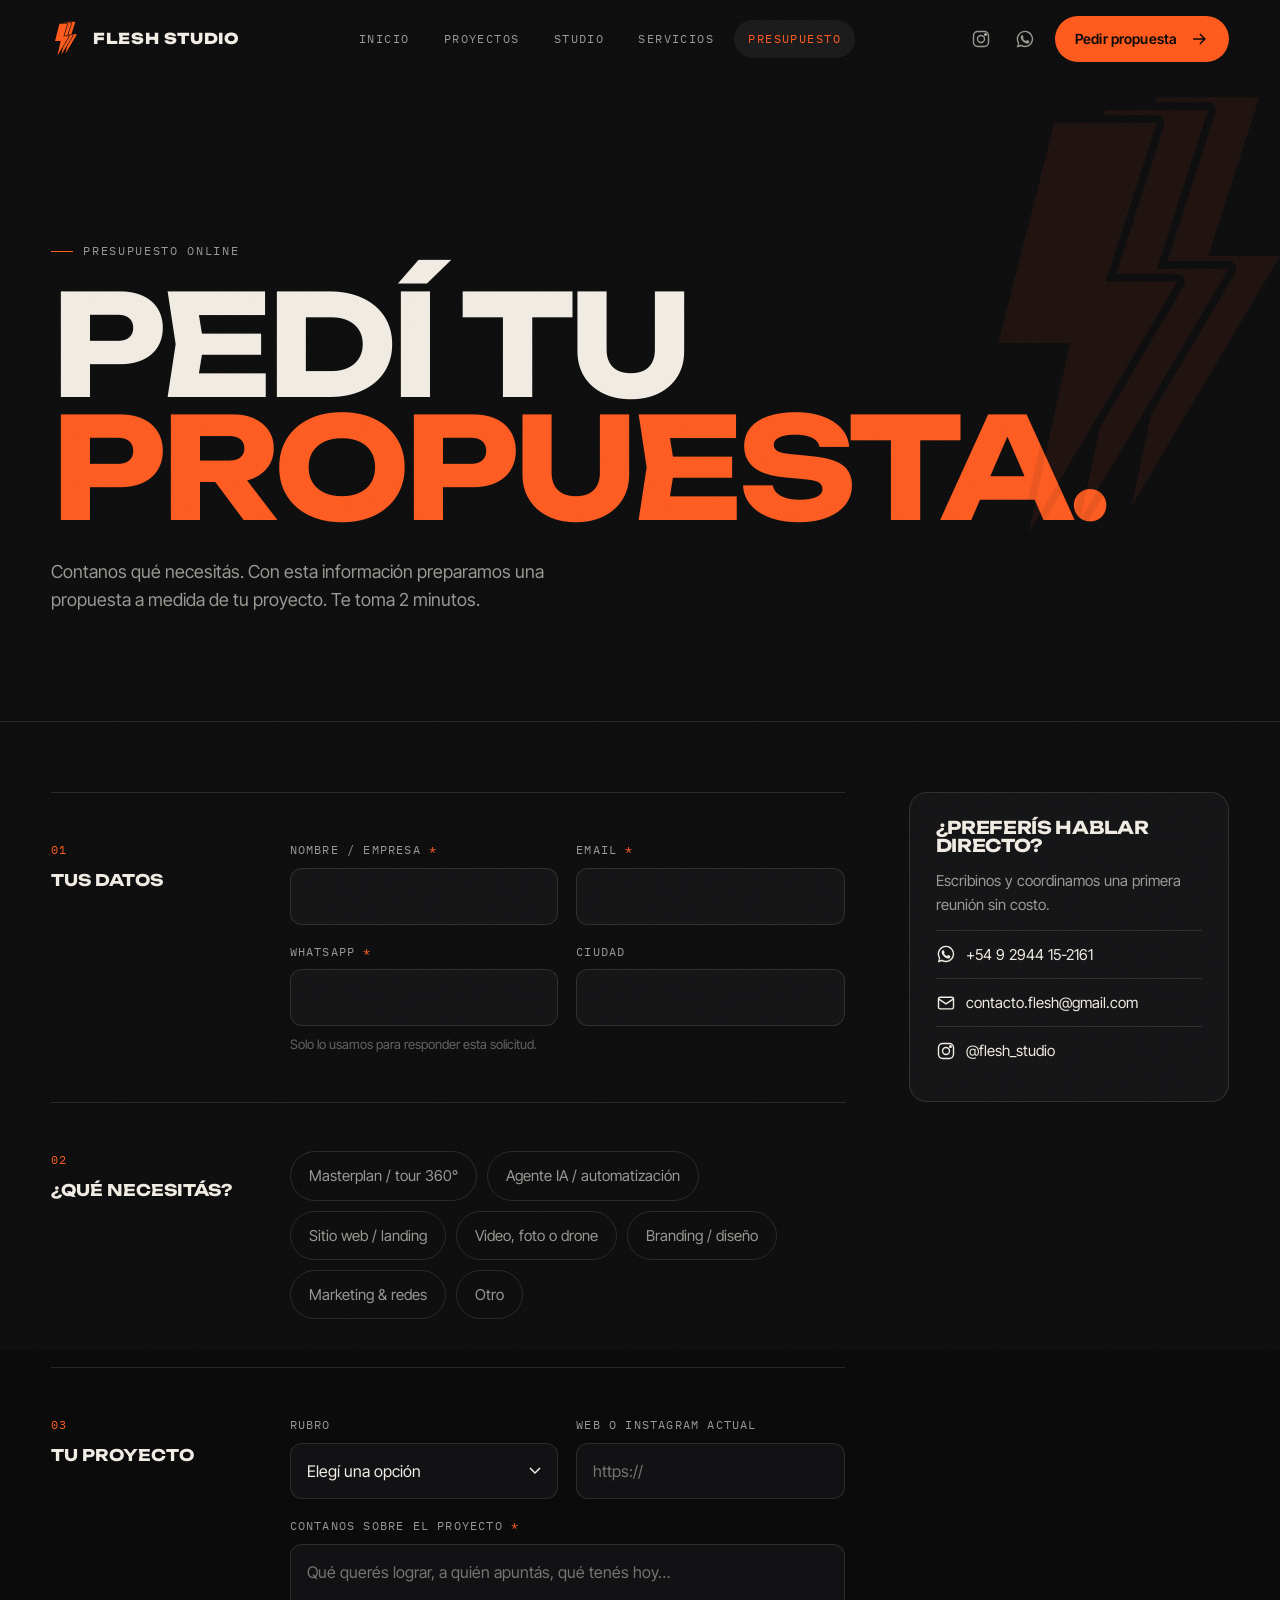
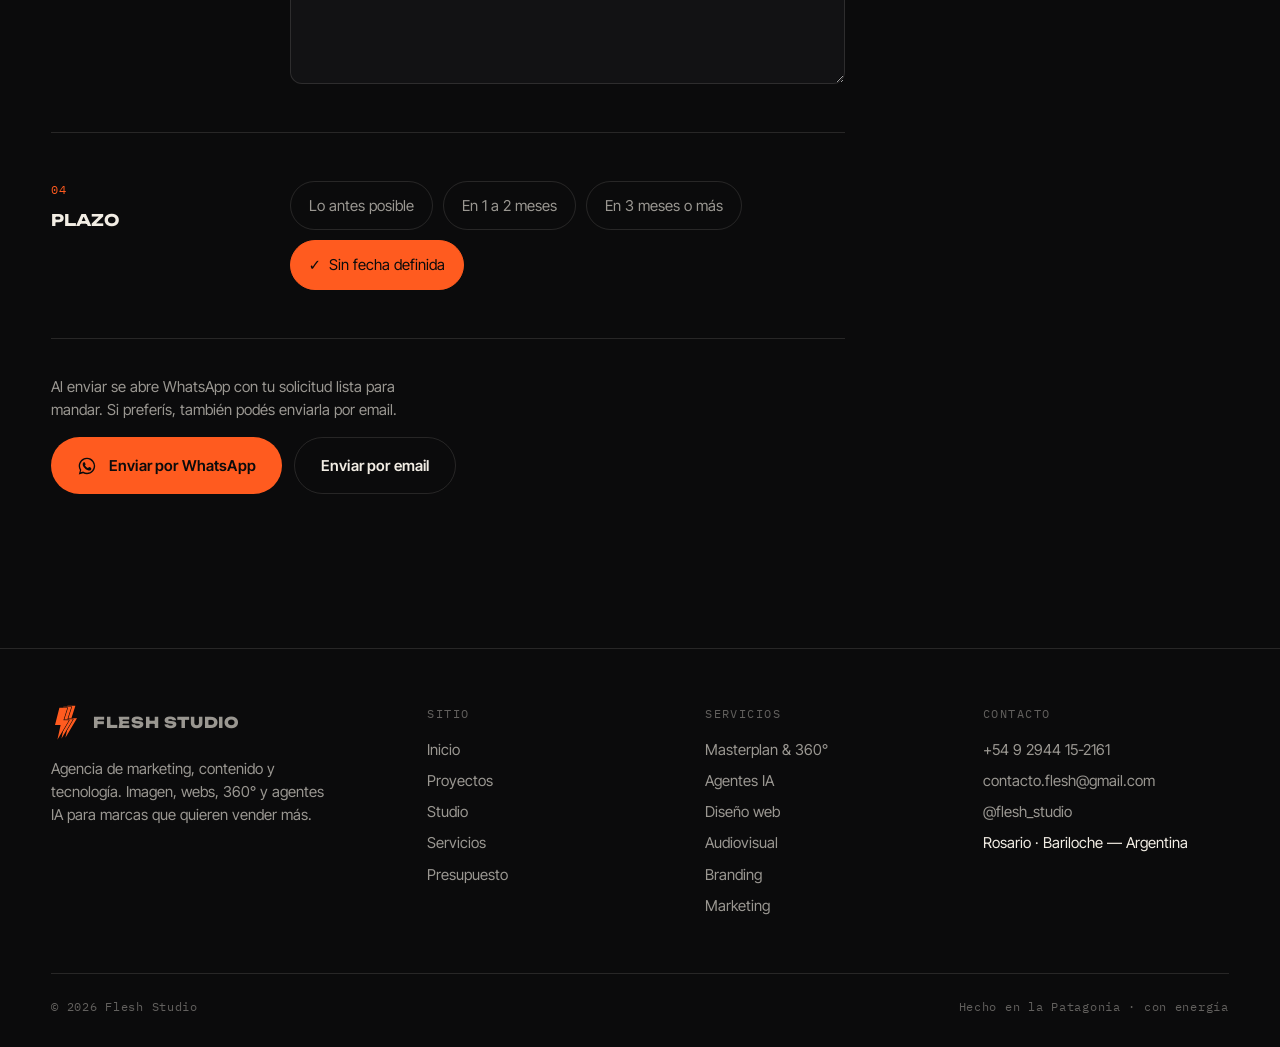
==== presupuesto.html @ 72a3914a "Sitio Flesh Studio: 5 páginas, hero 3D, motion graphics, masterplan interactivo y presupuesto online" ====
<!doctype html>
<html lang="es" class="no-js">
<head>
<meta charset="utf-8">
<meta name="viewport" content="width=device-width, initial-scale=1">
<title>Presupuesto — Flesh Studio | Pedí tu propuesta</title>
<meta name="description" content="Solicitá una propuesta para tu web, masterplan 360°, agente IA, video con drone o estrategia de marketing. Respuesta directa por WhatsApp o email.">
<link rel="canonical" href="https://flesh-studio.github.io/presupuesto.html">
<meta name="theme-color" content="#0B0B0C">
<meta property="og:type" content="website">
<meta property="og:locale" content="es_AR">
<meta property="og:site_name" content="Flesh Studio">
<meta property="og:title" content="Presupuesto — Flesh Studio | Pedí tu propuesta">
<meta property="og:description" content="Solicitá una propuesta para tu web, masterplan 360°, agente IA, video con drone o estrategia de marketing. Respuesta directa por WhatsApp o email.">
<meta property="og:url" content="https://flesh-studio.github.io/presupuesto.html">
<meta property="og:image" content="https://flesh-studio.github.io/assets/img/og-image.jpg">
<meta property="og:image:width" content="630">
<meta property="og:image:height" content="630">
<meta name="twitter:card" content="summary">
<meta name="twitter:title" content="Presupuesto — Flesh Studio | Pedí tu propuesta">
<meta name="twitter:description" content="Solicitá una propuesta para tu web, masterplan 360°, agente IA, video con drone o estrategia de marketing. Respuesta directa por WhatsApp o email.">
<meta name="twitter:image" content="https://flesh-studio.github.io/assets/img/og-image.jpg">
<link rel="icon" type="image/svg+xml" href="assets/img/favicon.svg">
<link rel="apple-touch-icon" href="assets/img/favicon-180.png">
<script>(function(d){d.className=d.className.replace("no-js","js");if(window.matchMedia("(prefers-reduced-motion: reduce)").matches)d.className+=" rm";})(document.documentElement);</script>
<link rel="preload" href="assets/fonts/unbounded-latin-700-normal.woff2" as="font" type="font/woff2" crossorigin>
<link rel="preload" href="assets/fonts/inter-tight-latin-400-normal.woff2" as="font" type="font/woff2" crossorigin>
<link rel="stylesheet" href="assets/css/styles.css">

</head>
<body>
<a class="skip" href="#main">Saltar al contenido</a>
<header class="header">
  <div class="wrap header__in">
    <a class="brand" href="index.html" aria-label="Flesh Studio — inicio"><svg class="bolt brand__mark" viewBox="-4 -4 150 180" aria-hidden="true"><path transform="translate(40 0)" d="M38 0H78L58 62H86L28 160L44 86H16Z"/><path transform="translate(20 5)" d="M38 0H78L58 62H86L28 160L44 86H16Z"/><path transform="translate(0 10)" d="M38 0H78L58 62H86L28 160L44 86H16Z"/></svg><span>FLESH STUDIO</span></a>
    <nav class="nav" aria-label="Principal"><a href="index.html">Inicio</a><a href="proyectos.html">Proyectos</a><a href="studio.html">Studio</a><a href="servicios.html">Servicios</a><a href="presupuesto.html" aria-current="page">Presupuesto</a></nav>
    <div class="header__cta">
      <div class="socials"><a href="https://instagram.com/flesh_studio" target="_blank" rel="noopener" aria-label="Instagram de Flesh Studio"><svg class="icon" viewBox="0 0 24 24" fill="none" stroke="currentColor" stroke-width="1.7" aria-hidden="true"><rect x="3" y="3" width="18" height="18" rx="5"/><circle cx="12" cy="12" r="4.2"/><circle cx="17.4" cy="6.6" r="1" fill="currentColor"/></svg></a><a href="https://wa.me/5492944152161?text=Hola%20Flesh%20Studio%2C%20quiero%20hablar%20sobre%20un%20proyecto" target="_blank" rel="noopener" aria-label="WhatsApp de Flesh Studio"><svg class="icon" viewBox="0 0 24 24" fill="currentColor" aria-hidden="true"><path d="M12.04 2a9.9 9.9 0 0 0-8.5 15l-1.4 5.1 5.2-1.4A9.9 9.9 0 1 0 12.04 2Zm0 18.1c-1.5 0-3-.4-4.3-1.2l-.3-.2-3.1.8.8-3-.2-.3a8.2 8.2 0 1 1 7.1 3.9Zm4.5-6.1c-.2-.1-1.5-.7-1.7-.8-.2-.1-.4-.1-.6.1l-.8 1c-.1.2-.3.2-.5.1a6.7 6.7 0 0 1-3.3-2.9c-.2-.4.2-.4.7-1.3.1-.2 0-.3 0-.4l-.8-1.8c-.2-.5-.4-.4-.6-.4h-.5c-.2 0-.4.1-.7.3-.2.3-.9.9-.9 2.2s.9 2.5 1 2.7c.1.2 1.8 2.8 4.4 3.9 1.6.7 2.3.8 3.1.7.5-.1 1.5-.6 1.7-1.2.2-.6.2-1.1.2-1.2-.1-.1-.3-.2-.5-.3Z"/></svg></a></div>
      <a class="btn" href="presupuesto.html" data-magnetic>Pedir propuesta <svg class="icon arr" viewBox="0 0 24 24" fill="none" stroke="currentColor" stroke-width="1.8" aria-hidden="true"><path d="M5 12h14M13 6l6 6-6 6"/></svg></a>
      <button class="burger" type="button" aria-expanded="false" aria-controls="mobile-menu" aria-label="Abrir menú"><span></span><span></span></button>
    </div>
  </div>
</header>
<div class="mobile-menu" id="mobile-menu" aria-hidden="true">
  <nav aria-label="Menú móvil"><a href="index.html"><small>01</small>Inicio</a><a href="proyectos.html"><small>02</small>Proyectos</a><a href="studio.html"><small>03</small>Studio</a><a href="servicios.html"><small>04</small>Servicios</a><a href="presupuesto.html" aria-current="page"><small>05</small>Presupuesto</a></nav>
  <div class="mobile-menu__foot">
    <a href="https://wa.me/5492944152161?text=Hola%20Flesh%20Studio%2C%20quiero%20hablar%20sobre%20un%20proyecto" target="_blank" rel="noopener">WhatsApp · +54 9 2944 15-2161</a>
    <a href="mailto:contacto.flesh@gmail.com">contacto.flesh@gmail.com</a>
    <a href="https://instagram.com/flesh_studio" target="_blank" rel="noopener">@flesh_studio</a>
  </div>
</div>

<main id="main">
<section class="page-hero">
  <svg class="bolt page-hero__bolt" viewBox="-4 -4 150 180" aria-hidden="true"><path transform="translate(40 0)" d="M38 0H78L58 62H86L28 160L44 86H16Z"/><path transform="translate(20 5)" d="M38 0H78L58 62H86L28 160L44 86H16Z"/><path transform="translate(0 10)" d="M38 0H78L58 62H86L28 160L44 86H16Z"/></svg>
  <div class="wrap">
    <p class="kicker">Presupuesto online</p>
    <h1 data-split>Pedí tu <em>propuesta.</em></h1>
    <p class="lead" data-reveal>Contanos qué necesitás. Con esta información preparamos una propuesta a medida de tu proyecto. Te toma 2 minutos.</p>
  </div>
</section>
<section class="section" style="padding-top:clamp(40px,6vw,70px)">
  <div class="wrap q-layout">
    <form class="qform" id="qform" novalidate>
      <fieldset class="qstep"><legend><small>01</small>Tus datos</legend>
        <div class="qstep__body"><div class="fields">
          <div class="field"><label for="f-nombre">Nombre / empresa <span class="req">*</span></label><input id="f-nombre" name="nombre" autocomplete="name" required><span class="err">Contanos cómo te llamás.</span></div>
          <div class="field"><label for="f-email">Email <span class="req">*</span></label><input id="f-email" name="email" type="email" autocomplete="email" required><span class="err">Revisá el email.</span></div>
          <div class="field"><label for="f-tel">WhatsApp <span class="req">*</span></label><input id="f-tel" name="tel" type="tel" autocomplete="tel" inputmode="tel" required><span class="err">Necesitamos un número para contactarte.</span><span class="hint">Solo lo usamos para responder esta solicitud.</span></div>
          <div class="field"><label for="f-ciudad">Ciudad</label><input id="f-ciudad" name="ciudad" autocomplete="address-level2"></div>
        </div></div>
      </fieldset>
      <fieldset class="qstep"><legend><small>02</small>¿Qué necesitás?</legend>
        <div class="qstep__body"><div class="choices" id="c-servicio"><label class="choice"><input type="checkbox" name="servicio" value="masterplan" data-label="Masterplan / tour 360°"><span>Masterplan / tour 360°</span></label><label class="choice"><input type="checkbox" name="servicio" value="ia" data-label="Agente IA / automatización"><span>Agente IA / automatización</span></label><label class="choice"><input type="checkbox" name="servicio" value="web" data-label="Sitio web / landing"><span>Sitio web / landing</span></label><label class="choice"><input type="checkbox" name="servicio" value="audiovisual" data-label="Video, foto o drone"><span>Video, foto o drone</span></label><label class="choice"><input type="checkbox" name="servicio" value="branding" data-label="Branding / diseño"><span>Branding / diseño</span></label><label class="choice"><input type="checkbox" name="servicio" value="marketing" data-label="Marketing & redes"><span>Marketing & redes</span></label><label class="choice"><input type="checkbox" name="servicio" value="otro" data-label="Otro"><span>Otro</span></label></div><span class="group-err">Elegí al menos una opción.</span></div>
      </fieldset>
      <fieldset class="qstep"><legend><small>03</small>Tu proyecto</legend>
        <div class="qstep__body"><div class="fields">
          <div class="field"><label for="f-rubro">Rubro</label><select id="f-rubro" name="rubro"><option value="">Elegí una opción</option><option>Real estate / desarrollo</option><option>Turismo / hotelería</option><option>Gastronomía</option><option>Construcción</option><option>Marca personal</option><option>Comercio / e-commerce</option><option>Empresa / servicios</option><option>Otro</option></select></div>
          <div class="field"><label for="f-ref">Web o Instagram actual</label><input id="f-ref" name="ref" type="url" inputmode="url" placeholder="https://"></div>
          <div class="field field--full"><label for="f-detalle">Contanos sobre el proyecto <span class="req">*</span></label><textarea id="f-detalle" name="detalle" required placeholder="Qué querés lograr, a quién apuntás, qué tenés hoy…"></textarea><span class="err">Escribí al menos una línea sobre el proyecto.</span></div>
        </div></div>
      </fieldset>
      <fieldset class="qstep"><legend><small>04</small>Plazo</legend>
        <div class="qstep__body"><div class="choices"><label class="choice"><input type="radio" name="plazo" value="Lo antes posible"><span>Lo antes posible</span></label><label class="choice"><input type="radio" name="plazo" value="En 1 a 2 meses"><span>En 1 a 2 meses</span></label><label class="choice"><input type="radio" name="plazo" value="En 3 meses o más"><span>En 3 meses o más</span></label><label class="choice"><input type="radio" name="plazo" value="Sin fecha definida" checked><span>Sin fecha definida</span></label></div></div>
      </fieldset>
      <div class="qsubmit">
        <p>Al enviar se abre WhatsApp con tu solicitud lista para mandar. Si preferís, también podés enviarla por email.</p>
        <div style="display:flex;gap:12px;flex-wrap:wrap">
          <button class="btn" type="submit" data-magnetic><svg class="icon" viewBox="0 0 24 24" fill="currentColor" aria-hidden="true"><path d="M12.04 2a9.9 9.9 0 0 0-8.5 15l-1.4 5.1 5.2-1.4A9.9 9.9 0 1 0 12.04 2Zm0 18.1c-1.5 0-3-.4-4.3-1.2l-.3-.2-3.1.8.8-3-.2-.3a8.2 8.2 0 1 1 7.1 3.9Zm4.5-6.1c-.2-.1-1.5-.7-1.7-.8-.2-.1-.4-.1-.6.1l-.8 1c-.1.2-.3.2-.5.1a6.7 6.7 0 0 1-3.3-2.9c-.2-.4.2-.4.7-1.3.1-.2 0-.3 0-.4l-.8-1.8c-.2-.5-.4-.4-.6-.4h-.5c-.2 0-.4.1-.7.3-.2.3-.9.9-.9 2.2s.9 2.5 1 2.7c.1.2 1.8 2.8 4.4 3.9 1.6.7 2.3.8 3.1.7.5-.1 1.5-.6 1.7-1.2.2-.6.2-1.1.2-1.2-.1-.1-.3-.2-.5-.3Z"/></svg> Enviar por WhatsApp</button>
          <button class="btn btn--ghost" type="button" id="send-mail">Enviar por email</button>
        </div>
      </div>
      <div class="form-ok" role="status" aria-live="polite"></div>
    </form>
    <aside class="aside-card" aria-label="Contacto directo">
      <h3>¿Preferís hablar directo?</h3>
      <p>Escribinos y coordinamos una primera reunión sin costo.</p>
      <a href="https://wa.me/5492944152161?text=Hola%20Flesh%20Studio%2C%20quiero%20hablar%20sobre%20un%20proyecto" target="_blank" rel="noopener"><svg class="icon" viewBox="0 0 24 24" fill="currentColor" aria-hidden="true"><path d="M12.04 2a9.9 9.9 0 0 0-8.5 15l-1.4 5.1 5.2-1.4A9.9 9.9 0 1 0 12.04 2Zm0 18.1c-1.5 0-3-.4-4.3-1.2l-.3-.2-3.1.8.8-3-.2-.3a8.2 8.2 0 1 1 7.1 3.9Zm4.5-6.1c-.2-.1-1.5-.7-1.7-.8-.2-.1-.4-.1-.6.1l-.8 1c-.1.2-.3.2-.5.1a6.7 6.7 0 0 1-3.3-2.9c-.2-.4.2-.4.7-1.3.1-.2 0-.3 0-.4l-.8-1.8c-.2-.5-.4-.4-.6-.4h-.5c-.2 0-.4.1-.7.3-.2.3-.9.9-.9 2.2s.9 2.5 1 2.7c.1.2 1.8 2.8 4.4 3.9 1.6.7 2.3.8 3.1.7.5-.1 1.5-.6 1.7-1.2.2-.6.2-1.1.2-1.2-.1-.1-.3-.2-.5-.3Z"/></svg> +54 9 2944 15-2161</a>
      <a href="mailto:contacto.flesh@gmail.com"><svg class="icon" viewBox="0 0 24 24" fill="none" stroke="currentColor" stroke-width="1.7" aria-hidden="true"><rect x="3" y="5" width="18" height="14" rx="2"/><path d="m3 7 9 6 9-6"/></svg> contacto.flesh@gmail.com</a>
      <a href="https://instagram.com/flesh_studio" target="_blank" rel="noopener"><svg class="icon" viewBox="0 0 24 24" fill="none" stroke="currentColor" stroke-width="1.7" aria-hidden="true"><rect x="3" y="3" width="18" height="18" rx="5"/><circle cx="12" cy="12" r="4.2"/><circle cx="17.4" cy="6.6" r="1" fill="currentColor"/></svg> @flesh_studio</a>
    </aside>
  </div>
</section>
</main>
<footer class="footer">
  <div class="wrap">
    <div class="footer__grid">
      <div class="footer__brand">
        <a class="brand" href="index.html" aria-label="Flesh Studio — inicio"><svg class="bolt brand__mark" viewBox="-4 -4 150 180" aria-hidden="true"><path transform="translate(40 0)" d="M38 0H78L58 62H86L28 160L44 86H16Z"/><path transform="translate(20 5)" d="M38 0H78L58 62H86L28 160L44 86H16Z"/><path transform="translate(0 10)" d="M38 0H78L58 62H86L28 160L44 86H16Z"/></svg><span>FLESH STUDIO</span></a>
        <p>Agencia de marketing, contenido y tecnología. Imagen, webs, 360° y agentes IA para marcas que quieren vender más.</p>
      </div>
      <div><h4>Sitio</h4><ul><li><a href="index.html">Inicio</a></li><li><a href="proyectos.html">Proyectos</a></li><li><a href="studio.html">Studio</a></li><li><a href="servicios.html">Servicios</a></li><li><a href="presupuesto.html">Presupuesto</a></li></ul></div>
      <div><h4>Servicios</h4><ul>
        <li><a href="servicios.html#masterplan-360">Masterplan & 360°</a></li>
        <li><a href="servicios.html#agentes-ia">Agentes IA</a></li>
        <li><a href="servicios.html#diseno-web">Diseño web</a></li>
        <li><a href="servicios.html#audiovisual">Audiovisual</a></li>
        <li><a href="servicios.html#branding">Branding</a></li>
        <li><a href="servicios.html#marketing">Marketing</a></li></ul></div>
      <div><h4>Contacto</h4><ul>
        <li><a href="https://wa.me/5492944152161?text=Hola%20Flesh%20Studio%2C%20quiero%20hablar%20sobre%20un%20proyecto" target="_blank" rel="noopener">+54 9 2944 15-2161</a></li>
        <li><a href="mailto:contacto.flesh@gmail.com">contacto.flesh@gmail.com</a></li>
        <li><a href="https://instagram.com/flesh_studio" target="_blank" rel="noopener">@flesh_studio</a></li>
        <li>Rosario · Bariloche — Argentina</li></ul></div>
    </div>
    <div class="footer__bottom"><span>© <span data-year>2026</span> Flesh Studio</span><span>Hecho en la Patagonia · con energía</span></div>
  </div>
</footer>
<a class="wa-float" href="https://wa.me/5492944152161?text=Hola%20Flesh%20Studio%2C%20quiero%20hablar%20sobre%20un%20proyecto" target="_blank" rel="noopener" aria-label="Escribinos por WhatsApp"><svg class="icon" viewBox="0 0 24 24" fill="currentColor" aria-hidden="true"><path d="M12.04 2a9.9 9.9 0 0 0-8.5 15l-1.4 5.1 5.2-1.4A9.9 9.9 0 1 0 12.04 2Zm0 18.1c-1.5 0-3-.4-4.3-1.2l-.3-.2-3.1.8.8-3-.2-.3a8.2 8.2 0 1 1 7.1 3.9Zm4.5-6.1c-.2-.1-1.5-.7-1.7-.8-.2-.1-.4-.1-.6.1l-.8 1c-.1.2-.3.2-.5.1a6.7 6.7 0 0 1-3.3-2.9c-.2-.4.2-.4.7-1.3.1-.2 0-.3 0-.4l-.8-1.8c-.2-.5-.4-.4-.6-.4h-.5c-.2 0-.4.1-.7.3-.2.3-.9.9-.9 2.2s.9 2.5 1 2.7c.1.2 1.8 2.8 4.4 3.9 1.6.7 2.3.8 3.1.7.5-.1 1.5-.6 1.7-1.2.2-.6.2-1.1.2-1.2-.1-.1-.3-.2-.5-.3Z"/></svg></a>
<script src="assets/vendor/gsap.min.js" defer></script>
<script src="assets/vendor/ScrollTrigger.min.js" defer></script>
<script src="assets/vendor/lenis.min.js" defer></script>
<script src="assets/js/main.js" defer></script>
<script src="assets/js/form.js" defer></script>
</body>
</html>
---- assets/css/styles.css ----
/* =========================================================
   FLESH STUDIO — styles.css
   Dark editorial · orange energy · Unbounded / Inter Tight / IBM Plex Mono
   ========================================================= */
/* fuentes self-hosted (OFL, vía @fontsource) */
@font-face{font-family:"Unbounded";font-style:normal;font-weight:600;font-display:swap;src:url("../fonts/unbounded-latin-600-normal.woff2") format("woff2")}
@font-face{font-family:"Unbounded";font-style:normal;font-weight:700;font-display:swap;src:url("../fonts/unbounded-latin-700-normal.woff2") format("woff2")}
@font-face{font-family:"Unbounded";font-style:normal;font-weight:800;font-display:swap;src:url("../fonts/unbounded-latin-800-normal.woff2") format("woff2")}
@font-face{font-family:"Inter Tight";font-style:normal;font-weight:400;font-display:swap;src:url("../fonts/inter-tight-latin-400-normal.woff2") format("woff2")}
@font-face{font-family:"Inter Tight";font-style:normal;font-weight:500;font-display:swap;src:url("../fonts/inter-tight-latin-500-normal.woff2") format("woff2")}
@font-face{font-family:"Inter Tight";font-style:normal;font-weight:600;font-display:swap;src:url("../fonts/inter-tight-latin-600-normal.woff2") format("woff2")}
@font-face{font-family:"IBM Plex Mono";font-style:normal;font-weight:400;font-display:swap;src:url("../fonts/ibm-plex-mono-latin-400-normal.woff2") format("woff2")}
@font-face{font-family:"IBM Plex Mono";font-style:normal;font-weight:500;font-display:swap;src:url("../fonts/ibm-plex-mono-latin-500-normal.woff2") format("woff2")}
:root{
  --ink:#0B0B0C;
  --ink-2:#121214;
  --ink-3:#1A1A1D;
  --bone:#F2EDE4;
  --mute:rgba(242,237,228,.62);
  --faint:rgba(242,237,228,.38);
  --line:rgba(242,237,228,.12);
  --orange:#FF5B1F;
  --orange-2:#FF8A3D;
  --ok:#7BD88F;
  --warn:#F2C14E;
  --font-display:"Unbounded",system-ui,sans-serif;
  --font-body:"Inter Tight",system-ui,-apple-system,sans-serif;
  --font-mono:"IBM Plex Mono",ui-monospace,monospace;
  --gutter:clamp(16px,4vw,56px);
  --max:1440px;
  --ease:cubic-bezier(.22,1,.36,1);
  --radius:14px;
}
*,*::before,*::after{box-sizing:border-box}
html{-webkit-text-size-adjust:100%;scroll-behavior:auto}
html.lenis,html.lenis body{height:auto}
.lenis.lenis-smooth{scroll-behavior:auto!important}
html{color-scheme:dark;background:#0B0B0C}
body{margin:0;background:var(--ink);color:var(--bone);font-family:var(--font-body);font-size:17px;line-height:1.55;-webkit-font-smoothing:antialiased;overflow-x:hidden}
img,video,canvas,svg{display:block;max-width:100%}
a{color:inherit;text-decoration:none}
button{font:inherit;color:inherit;background:none;border:0;cursor:pointer}
::selection{background:var(--orange);color:var(--ink)}
:focus-visible{outline:2px solid var(--orange);outline-offset:3px;border-radius:4px}
.sr-only{position:absolute!important;width:1px;height:1px;padding:0;margin:-1px;overflow:hidden;clip:rect(0,0,0,0);white-space:nowrap;border:0}
.skip{position:fixed;left:16px;top:-60px;z-index:200;background:var(--orange);color:var(--ink);padding:10px 16px;border-radius:8px;font-weight:600;transition:top .2s}
.skip:focus{top:16px}

/* grain overlay */
body::after{content:"";position:fixed;inset:-50%;z-index:90;pointer-events:none;opacity:.05;
  background-image:url("data:image/svg+xml,%3Csvg xmlns='http://www.w3.org/2000/svg' width='160' height='160'%3E%3Cfilter id='n'%3E%3CfeTurbulence type='fractalNoise' baseFrequency='.9' numOctaves='2' stitchTiles='stitch'/%3E%3C/filter%3E%3Crect width='100%25' height='100%25' filter='url(%23n)'/%3E%3C/svg%3E")}

.wrap{width:100%;max-width:var(--max);margin:0 auto;padding:0 var(--gutter)}
.kicker{font-family:var(--font-mono);font-size:12px;letter-spacing:.14em;text-transform:uppercase;color:var(--mute);display:flex;align-items:center;gap:10px}
.kicker::before{content:"";width:22px;height:1px;background:var(--orange)}
.kicker b{color:var(--orange);font-weight:500}
h1,h2,h3{font-family:var(--font-display);font-weight:700;line-height:1.02;letter-spacing:-.02em;margin:0;text-transform:uppercase}
h1 em,h2 em,h3 em{font-style:normal;color:var(--orange)}
.h-xl{font-size:clamp(2.3rem,6.4vw,6.2rem)}
.h-lg{font-size:clamp(2rem,5vw,4.6rem)}
.h-md{font-size:clamp(1.5rem,3vw,2.6rem)}
.lead{font-size:clamp(1.05rem,1.4vw,1.25rem);color:var(--mute);max-width:56ch}
.section{padding:clamp(88px,12vw,180px) 0;position:relative}

/* ---------- buttons ---------- */
.btn{--bg:var(--orange);--fg:var(--ink);display:inline-flex;align-items:center;gap:12px;padding:16px 26px;border-radius:999px;background:var(--bg);color:var(--fg);font-weight:600;font-size:15px;letter-spacing:.01em;position:relative;overflow:hidden;isolation:isolate;transition:transform .35s var(--ease),box-shadow .35s var(--ease);will-change:transform}
.btn::before{content:"";position:absolute;inset:0;background:var(--bone);transform:translateY(101%);transition:transform .45s var(--ease);z-index:-1;border-radius:inherit}
.btn:hover::before{transform:translateY(0)}
.btn:hover{box-shadow:0 10px 40px -10px rgba(255,91,31,.6)}
.btn:active{transform:scale(.97)}
.btn .arr{transition:transform .35s var(--ease)}
.btn:hover .arr{transform:translateX(4px)}
.btn--ghost{--bg:transparent;--fg:var(--bone);border:1px solid var(--line)}
.btn--ghost::before{background:var(--bone)}
.btn--ghost:hover{color:var(--ink)}
.btn--wa{--bg:transparent;--fg:var(--bone);padding-left:8px;padding-right:8px}
.btn--wa::before{display:none}
.btn--wa:hover{color:var(--orange);box-shadow:none}
.icon{width:20px;height:20px;flex:none}

/* ---------- header ---------- */
.header{position:fixed;inset:0 0 auto 0;z-index:100;transition:transform .5s var(--ease),background .4s}
.header__in{display:flex;align-items:center;justify-content:space-between;gap:24px;height:78px}
.header.is-scrolled{background:rgba(11,11,12,.72);backdrop-filter:blur(14px);-webkit-backdrop-filter:blur(14px);border-bottom:1px solid var(--line)}
.header.is-hidden{transform:translateY(-100%)}
.brand{display:flex;align-items:center;gap:12px;font-family:var(--font-display);font-weight:800;font-size:15px;letter-spacing:.04em}
.brand__mark{width:30px;height:auto;color:var(--orange)}
.brand__mark{transition:transform .5s var(--ease)}
.brand:hover .brand__mark{transform:rotate(-8deg) scale(1.08)}
.bolt path{fill:currentColor;stroke:var(--ink);stroke-width:6;paint-order:stroke;stroke-linejoin:round}
.nav{display:flex;gap:6px;align-items:center}
.nav a{font-family:var(--font-mono);font-size:12px;letter-spacing:.12em;text-transform:uppercase;padding:10px 14px;border-radius:999px;color:var(--mute);transition:color .25s,background .25s}
.nav a:hover,.nav a[aria-current="page"]{color:var(--bone);background:rgba(242,237,228,.06)}
.nav a[aria-current="page"]{color:var(--orange)}
.header__cta{display:flex;align-items:center;gap:10px}
.header__cta .btn{padding:12px 20px;font-size:14px}
.socials{display:flex;gap:4px}
.socials a{width:40px;height:40px;display:grid;place-items:center;border-radius:50%;color:var(--mute);transition:color .25s,background .25s}
.socials a:hover{color:var(--orange);background:rgba(242,237,228,.06)}
.burger{display:none;width:48px;height:48px;border-radius:50%;border:1px solid var(--line);position:relative}
.burger span{position:absolute;left:14px;right:14px;height:1.5px;background:var(--bone);transition:transform .4s var(--ease),top .4s var(--ease)}
.burger span:first-child{top:19px}.burger span:last-child{top:27px}
.menu-open .burger span:first-child{top:23px;transform:rotate(45deg)}
.menu-open .burger span:last-child{top:23px;transform:rotate(-45deg)}

.mobile-menu{position:fixed;inset:0;z-index:99;background:var(--ink);display:flex;flex-direction:column;justify-content:space-between;padding:110px var(--gutter) 36px;clip-path:circle(0 at calc(100% - 44px) 39px);transition:clip-path .7s var(--ease);visibility:hidden}
.menu-open .mobile-menu{clip-path:circle(150% at calc(100% - 44px) 39px);visibility:visible}
.mobile-menu nav{display:flex;flex-direction:column;gap:4px}
.mobile-menu nav a{font-family:var(--font-display);font-weight:700;font-size:clamp(2rem,9vw,3.4rem);text-transform:uppercase;line-height:1.1;display:flex;align-items:baseline;gap:14px}
.mobile-menu nav a small{font-family:var(--font-mono);font-size:12px;color:var(--orange);font-weight:400}
.mobile-menu nav a[aria-current="page"]{color:var(--orange)}
.mobile-menu__foot{display:flex;flex-direction:column;gap:14px;color:var(--mute);font-size:15px}

/* ---------- cursor ---------- */
.cursor{position:fixed;left:0;top:0;width:10px;height:10px;margin:-5px 0 0 -5px;border-radius:50%;background:var(--orange);pointer-events:none;z-index:150;mix-blend-mode:difference;transition:width .3s var(--ease),height .3s var(--ease),margin .3s var(--ease),opacity .3s;opacity:0}
.cursor.is-on{opacity:1}
.cursor.is-hover{width:56px;height:56px;margin:-28px 0 0 -28px;background:var(--bone)}
.cursor.is-view{width:96px;height:96px;margin:-48px 0 0 -48px;background:var(--orange);mix-blend-mode:normal}
.cursor__label{position:absolute;inset:0;display:grid;place-items:center;font-family:var(--font-mono);font-size:11px;letter-spacing:.1em;color:var(--ink);opacity:0;transition:opacity .2s}
.cursor.is-view .cursor__label{opacity:1}
@media (hover:none),(pointer:coarse){.cursor{display:none}}

/* ---------- reveal (JS adds .js on <html>) ---------- */
.js [data-reveal]{opacity:0;transform:translateY(40px)}
.js.rm [data-reveal]{opacity:1;transform:none}
.split-w{display:inline-block;overflow:hidden;vertical-align:top;padding-bottom:.08em;margin-bottom:-.08em}
.split-w>span{display:inline-block;will-change:transform}

/* ---------- HERO ---------- */
.hero{position:relative;min-height:100svh;display:flex;align-items:flex-end;padding:130px 0 56px;overflow:hidden}
.hero__canvas{position:absolute;inset:0;z-index:0}
.hero__canvas canvas{width:100%;height:100%}
.hero__poster{position:absolute;right:4%;top:50%;width:min(46vw,560px);transform:translateY(-55%);color:var(--orange);opacity:.95}
.has-webgl .hero__poster{opacity:0;transition:opacity .6s}
.hero__glow{position:absolute;right:-10%;top:10%;width:70vw;height:70vw;max-width:1000px;max-height:1000px;border-radius:50%;background:radial-gradient(closest-side,rgba(255,91,31,.20),rgba(255,91,31,0));z-index:0;pointer-events:none}
.hero__in{position:relative;z-index:2;width:100%}
.hero__top{display:flex;justify-content:space-between;align-items:center;gap:20px;margin-bottom:clamp(20px,3vw,34px)}
.hero h1{max-width:13.5ch;font-size:clamp(2.4rem,7vw,7rem)}
.hero__bottom{display:grid;grid-template-columns:1.1fr auto;gap:32px;align-items:end;margin-top:clamp(26px,3.4vw,44px)}
.hero__sub{color:var(--mute);font-size:clamp(1rem,1.25vw,1.15rem);max-width:58ch;margin:0}
.hero__sub strong{color:var(--bone);font-weight:500}
.hero__ctas{display:flex;flex-wrap:wrap;gap:12px;align-items:center;justify-content:flex-end}
.status{display:inline-flex;align-items:center;gap:10px;font-family:var(--font-mono);font-size:12px;letter-spacing:.1em;text-transform:uppercase;color:var(--mute)}
.status i{width:8px;height:8px;border-radius:50%;background:var(--ok);box-shadow:0 0 0 0 rgba(123,216,143,.6);animation:pulse 2s infinite}
@keyframes pulse{70%{box-shadow:0 0 0 10px rgba(123,216,143,0)}100%{box-shadow:0 0 0 0 rgba(123,216,143,0)}}
.scroll-hint{position:absolute;left:50%;bottom:20px;z-index:2;transform:translateX(-50%);font-family:var(--font-mono);font-size:11px;letter-spacing:.2em;color:var(--faint);display:flex;flex-direction:column;align-items:center;gap:8px}
.scroll-hint::after{content:"";width:1px;height:34px;background:linear-gradient(var(--orange),transparent);animation:drip 1.8s var(--ease) infinite}
@keyframes drip{0%{transform:scaleY(0);transform-origin:top}50%{transform:scaleY(1);transform-origin:top}51%{transform-origin:bottom}100%{transform:scaleY(0);transform-origin:bottom}}

/* ---------- manifesto ---------- */
.manifesto__label{display:flex;justify-content:space-between;gap:20px;margin-bottom:clamp(30px,5vw,60px)}
.manifesto__text{font-family:var(--font-display);font-weight:600;font-size:clamp(1.6rem,3.7vw,3.6rem);line-height:1.12;letter-spacing:-.015em;text-transform:uppercase;max-width:22ch}
.manifesto__text .mw{opacity:.16;transition:opacity .2s}
.no-js .manifesto__text .mw,.rm .manifesto__text .mw{opacity:1}
.manifesto__grid{display:grid;grid-template-columns:repeat(3,1fr);gap:clamp(20px,3vw,48px);margin-top:clamp(56px,8vw,110px);border-top:1px solid var(--line);padding-top:32px}
.manifesto__grid p{margin:10px 0 0;color:var(--mute)}
.manifesto__grid h3{font-size:15px;letter-spacing:.02em}
.manifesto__grid .num{font-family:var(--font-mono);color:var(--orange);font-size:12px}

/* ---------- reel ---------- */
.reel{padding:0 0 clamp(80px,10vw,140px)}
.reel__frame{position:relative;margin:0 auto;width:100%;aspect-ratio:16/8.4;overflow:hidden;border-radius:var(--radius);clip-path:inset(0 18% 0 18% round 24px);background:var(--ink-3)}
.no-js .reel__frame,.rm .reel__frame{clip-path:inset(0 0 0 0 round 14px)}
.reel__frame video,.reel__frame img{position:absolute;inset:0;width:100%;height:100%;object-fit:cover}
.reel__overlay{position:absolute;inset:0;display:flex;flex-direction:column;justify-content:space-between;padding:clamp(18px,3vw,36px);background:linear-gradient(180deg,rgba(11,11,12,.45),transparent 30%,transparent 60%,rgba(11,11,12,.7))}
.reel__big{font-family:var(--font-display);font-weight:800;text-transform:uppercase;font-size:clamp(2.2rem,8vw,8.5rem);line-height:.9;letter-spacing:-.03em;color:var(--bone);mix-blend-mode:difference}
.reel__cap{display:flex;justify-content:space-between;gap:16px;font-family:var(--font-mono);font-size:12px;letter-spacing:.1em;text-transform:uppercase;color:var(--bone)}
.reel__toggle{display:inline-flex;align-items:center;gap:8px;padding:8px 12px;border-radius:999px;background:rgba(11,11,12,.5);border:1px solid var(--line)}

/* ---------- services list ---------- */
.svc__head{display:grid;grid-template-columns:1fr 1fr;gap:40px;align-items:end;margin-bottom:clamp(40px,6vw,80px)}
.svc-list{list-style:none;margin:0;padding:0;border-top:1px solid var(--line);position:relative}
.svc-item{border-bottom:1px solid var(--line)}
.svc-item a{display:grid;grid-template-columns:70px 1fr 1fr 48px;gap:24px;align-items:center;padding:clamp(22px,3vw,38px) 0;position:relative;transition:padding .5s var(--ease),color .3s}
.svc-item a::before{content:"";position:absolute;inset:0 calc(var(--gutter) * -1);background:var(--orange);transform:scaleY(0);transform-origin:bottom;transition:transform .5s var(--ease);z-index:-1}
.svc-item a:hover::before,.svc-item a:focus-visible::before{transform:scaleY(1)}
.svc-item a:hover,.svc-item a:focus-visible{color:var(--ink);padding-left:16px}
.svc-item .n{font-family:var(--font-mono);font-size:13px;color:var(--orange);transition:color .3s}
.svc-item a:hover .n,.svc-item a:hover .tags{color:var(--ink)}
.svc-item h3{font-size:clamp(1.3rem,2.8vw,2.6rem)}
.svc-item .tags{color:var(--mute);font-size:15px;transition:color .3s}
.svc-item .go{width:48px;height:48px;border-radius:50%;border:1px solid currentColor;display:grid;place-items:center;transition:transform .5s var(--ease)}
.svc-item a:hover .go{transform:rotate(-45deg)}
.svc-float{position:fixed;left:0;top:0;width:280px;aspect-ratio:4/5;border-radius:12px;overflow:hidden;pointer-events:none;z-index:60;opacity:0;transform:scale(.6);transition:opacity .3s,transform .4s var(--ease)}
.svc-float.is-on{opacity:1;transform:scale(1)}
.svc-float img{width:100%;height:100%;object-fit:cover;position:absolute;inset:0;opacity:0;transition:opacity .35s}
.svc-float img.is-active{opacity:1}
@media (hover:none){.svc-float{display:none}}

/* ---------- marquee ---------- */
.marquee{overflow:hidden;border-top:1px solid var(--line);border-bottom:1px solid var(--line);padding:clamp(18px,2.4vw,30px) 0;user-select:none}
.marquee__track{display:flex;width:max-content;will-change:transform}
.marquee__item{display:flex;align-items:center;gap:clamp(20px,3vw,44px);padding-right:clamp(20px,3vw,44px);font-family:var(--font-display);font-weight:800;text-transform:uppercase;font-size:clamp(2.4rem,7vw,6.5rem);line-height:1;letter-spacing:-.02em;white-space:nowrap}
.marquee__item .o{color:transparent;-webkit-text-stroke:1.5px var(--bone)}
.marquee__item svg{width:clamp(30px,4vw,56px);color:var(--orange)}
.marquee--small .marquee__item{font-size:clamp(1.2rem,2.6vw,2.2rem);font-weight:600}
.marquee--small .marquee__item i{width:8px;height:8px;border-radius:50%;background:var(--orange);display:block}

/* ---------- masterplan demo ---------- */
.mp{background:var(--ink-2);border-top:1px solid var(--line);border-bottom:1px solid var(--line);overflow:hidden}
.mp__grid{display:grid;grid-template-columns:.9fr 1.1fr;gap:clamp(30px,5vw,80px);align-items:center}
.mp__copy ul{list-style:none;padding:0;margin:28px 0 34px;display:grid;gap:14px}
.mp__copy li{display:grid;grid-template-columns:28px 1fr;gap:12px;color:var(--mute)}
.mp__copy li strong{color:var(--bone);font-weight:500;display:block}
.mp__copy li svg{color:var(--orange);margin-top:3px}
.mp__ctas{display:flex;flex-wrap:wrap;gap:12px}
.mp__stage{position:relative;perspective:1400px;aspect-ratio:1/1;max-width:620px;width:100%;margin-left:auto}
.plan-wrap{position:absolute;inset:0;perspective:1400px}
.plan{position:absolute;inset:8%;transform-style:preserve-3d;transform:rotateX(52deg) rotateZ(-28deg);border-radius:18px;background:
   radial-gradient(circle at 70% 30%,rgba(255,91,31,.12),transparent 50%),
   linear-gradient(135deg,#1d2a1f,#141a15);box-shadow:0 60px 120px -30px rgba(0,0,0,.8),inset 0 0 0 1px rgba(242,237,228,.08);padding:7%}
.rm .plan,.no-js .plan{transform:rotateX(28deg) rotateZ(-14deg)}
.plan__road{position:absolute;left:0;right:0;top:50%;height:7%;transform:translateY(-50%);background:#2a2a2e;box-shadow:inset 0 0 0 1px rgba(242,237,228,.06)}
.plan__road::after{content:"";position:absolute;left:4%;right:4%;top:50%;border-top:2px dashed rgba(242,237,228,.25)}
.plan__lots{position:relative;display:grid;grid-template-columns:repeat(6,1fr);grid-template-rows:repeat(2,1fr) 18% repeat(2,1fr);gap:6px;height:100%}
.lot{border-radius:4px;background:rgba(123,216,143,.18);border:1px solid rgba(123,216,143,.55);font-family:var(--font-mono);font-size:10px;color:var(--bone);display:grid;place-items:center;transition:transform .35s var(--ease),background .3s,box-shadow .3s;transform-style:preserve-3d;cursor:pointer}
.lot[data-s="reservado"]{background:rgba(242,193,78,.16);border-color:rgba(242,193,78,.6)}
.lot[data-s="vendido"]{background:rgba(242,237,228,.05);border-color:rgba(242,237,228,.18);color:var(--faint)}
.lot:hover,.lot:focus-visible,.lot.is-active{transform:translateZ(22px);background:var(--orange);border-color:var(--orange);color:var(--ink);box-shadow:0 18px 30px -8px rgba(255,91,31,.6);outline:none}
.plan__gap{grid-column:1/-1}
.plan__pin{position:absolute;right:12%;top:12%;transform:translateZ(60px) rotateX(-52deg);width:34px;height:34px;border-radius:50% 50% 50% 0;background:var(--orange);rotate:-45deg;box-shadow:0 10px 24px rgba(255,91,31,.5);animation:bob 2.6s ease-in-out infinite}
@keyframes bob{50%{translate:0 -8px}}
.mp__card{position:absolute;left:0;bottom:4%;width:min(290px,80%);background:rgba(18,18,20,.88);backdrop-filter:blur(10px);-webkit-backdrop-filter:blur(10px);border:1px solid var(--line);border-radius:14px;padding:18px 20px;z-index:3}
.mp__card .row{display:flex;justify-content:space-between;gap:10px;font-size:14px;color:var(--mute);padding:6px 0;border-bottom:1px solid var(--line)}
.mp__card .row:last-child{border:0}
.mp__card .row b{color:var(--bone);font-weight:500}
.mp__card h4{margin:0 0 8px;font-family:var(--font-display);font-size:16px;text-transform:uppercase}
.badge{display:inline-flex;align-items:center;gap:6px;font-family:var(--font-mono);font-size:11px;text-transform:uppercase;letter-spacing:.08em;padding:4px 8px;border-radius:999px;background:rgba(123,216,143,.15);color:var(--ok)}
.badge[data-s="reservado"]{background:rgba(242,193,78,.15);color:var(--warn)}
.badge[data-s="vendido"]{background:rgba(242,237,228,.08);color:var(--faint)}
.mp__legend{position:absolute;right:0;top:2%;display:flex;gap:14px;font-family:var(--font-mono);font-size:11px;color:var(--mute);z-index:3}
.mp__legend span{display:flex;align-items:center;gap:6px}
.mp__legend i{width:10px;height:10px;border-radius:2px;display:block}
.demo-note{font-family:var(--font-mono);font-size:11px;color:var(--faint);letter-spacing:.06em;margin-top:18px}

/* ---------- work ---------- */
.work__head{display:flex;justify-content:space-between;align-items:end;gap:30px;margin-bottom:clamp(36px,5vw,70px)}
.work-grid{display:grid;grid-template-columns:repeat(12,1fr);gap:clamp(16px,2vw,28px)}
.card{grid-column:span 4;position:relative}
.card--lg{grid-column:span 7}
.card--md{grid-column:span 5;margin-top:clamp(40px,10vw,140px)}
.card--full{grid-column:3 / span 8}
.card__media{position:relative;aspect-ratio:4/5;overflow:hidden;border-radius:var(--radius);background:var(--ink-3);transform-style:preserve-3d;transition:transform .6s var(--ease)}
.card--lg .card__media,.card--full .card__media{aspect-ratio:16/11}
.card__media img,.card__media video{position:absolute;inset:0;width:100%;height:100%;object-fit:cover;transition:transform 1s var(--ease),opacity .5s}
.card__media video{opacity:0}
.card:hover .card__media video.is-ready{opacity:1}
.card:hover .card__media img{transform:scale(1.06)}
.card__tag{position:absolute;left:14px;top:14px;z-index:2;font-family:var(--font-mono);font-size:11px;letter-spacing:.1em;text-transform:uppercase;padding:6px 10px;border-radius:999px;background:rgba(11,11,12,.6);backdrop-filter:blur(6px);-webkit-backdrop-filter:blur(6px)}
.card__body{display:flex;justify-content:space-between;align-items:flex-start;gap:16px;padding-top:18px}
.card__body h3{font-size:clamp(1.1rem,1.8vw,1.6rem)}
.card__body p{margin:6px 0 0;color:var(--mute);font-size:15px}
.card__year{font-family:var(--font-mono);font-size:12px;color:var(--faint);white-space:nowrap;padding-top:4px}
.card a.stretch::after{content:"";position:absolute;inset:0;z-index:3}
.card__links{display:flex;gap:16px;margin-top:10px;position:relative;z-index:4;font-family:var(--font-mono);font-size:12px;letter-spacing:.08em;text-transform:uppercase}
.card__links a{color:var(--orange);border-bottom:1px solid transparent;transition:border-color .25s}
.card__links a:hover{border-color:var(--orange)}

/* ---------- process (horizontal) ---------- */
.process{overflow:hidden}
.process__pin{position:relative}
.process__track{display:flex;gap:clamp(16px,2vw,28px);padding:0 var(--gutter);width:max-content}
.step{width:min(440px,78vw);min-height:420px;border:1px solid var(--line);border-radius:20px;padding:clamp(24px,3vw,38px);display:flex;flex-direction:column;justify-content:space-between;background:linear-gradient(160deg,var(--ink-2),var(--ink));position:relative;overflow:hidden}
.step__n{font-family:var(--font-display);font-weight:800;font-size:clamp(4rem,9vw,7.5rem);line-height:.85;color:transparent;-webkit-text-stroke:1.5px rgba(242,237,228,.25)}
.step:hover .step__n{-webkit-text-stroke-color:var(--orange)}
.step h3{font-size:clamp(1.3rem,2vw,1.8rem);margin-bottom:12px}
.step p{color:var(--mute);margin:0}
.step ul{margin:16px 0 0;padding:0;list-style:none;display:flex;flex-wrap:wrap;gap:8px}
.step li{font-family:var(--font-mono);font-size:11px;text-transform:uppercase;letter-spacing:.06em;padding:6px 10px;border:1px solid var(--line);border-radius:999px;color:var(--mute)}
.process__head{display:flex;justify-content:space-between;align-items:end;gap:30px;margin-bottom:clamp(36px,5vw,64px)}
.process__bar{height:2px;background:var(--line);margin:40px var(--gutter) 0;position:relative;overflow:hidden}
.process__bar i{position:absolute;inset:0;background:var(--orange);transform-origin:left;transform:scaleX(0)}

/* ---------- capabilities ---------- */
.caps{display:grid;grid-template-columns:repeat(4,1fr);border-top:1px solid var(--line)}
.cap{padding:clamp(28px,4vw,48px) clamp(14px,2vw,28px) clamp(28px,4vw,48px) 0;border-right:1px solid var(--line)}
.cap:last-child{border-right:0}
.cap:not(:first-child){padding-left:clamp(14px,2vw,28px)}
.cap__v{font-family:var(--font-display);font-weight:800;font-size:clamp(2.6rem,6vw,5.4rem);line-height:1;letter-spacing:-.03em}
.cap__v sup.w{font-size:.24em;letter-spacing:.02em}
.cap__v sup{font-size:.4em;color:var(--orange);vertical-align:top;margin-left:4px}
.cap p{margin:12px 0 0;color:var(--mute);font-size:15px;max-width:24ch}

/* ---------- CTA ---------- */
.cta{text-align:center;padding:clamp(100px,14vw,200px) 0;position:relative;overflow:hidden}
.cta .cta__big{font-family:var(--font-display);font-weight:800;text-transform:uppercase;font-size:clamp(2.4rem,9.5vw,10rem);max-width:none;line-height:.98;letter-spacing:-.04em;display:block;margin:24px 0 36px}
.cta__big span{display:inline-block}
.cta__big .o{color:transparent;-webkit-text-stroke:2px var(--orange)}
.cta p{color:var(--mute);margin:0 auto 34px;max-width:46ch;font-size:1.1rem}
.cta__btns{display:flex;flex-wrap:wrap;gap:12px;justify-content:center}
.cta__mail{display:inline-block;margin-top:30px;font-family:var(--font-mono);font-size:14px;color:var(--mute);border-bottom:1px solid var(--line);padding-bottom:4px;transition:color .25s,border-color .25s}
.cta__mail:hover{color:var(--orange);border-color:var(--orange)}

/* ---------- footer ---------- */
.footer{border-top:1px solid var(--line);padding:56px 0 30px;font-size:15px}
.footer__grid{display:grid;grid-template-columns:1.4fr 1fr 1fr 1fr;gap:32px}
.footer h4{font-family:var(--font-mono);font-weight:400;font-size:12px;letter-spacing:.12em;text-transform:uppercase;color:var(--faint);margin:0 0 14px}
.footer ul{list-style:none;margin:0;padding:0;display:grid;gap:8px}
.footer a{color:var(--mute);transition:color .2s}
.footer a:hover{color:var(--orange)}
.footer__brand p{color:var(--mute);max-width:32ch;margin:16px 0 0}
.footer__bottom{display:flex;justify-content:space-between;gap:20px;flex-wrap:wrap;margin-top:56px;padding-top:24px;border-top:1px solid var(--line);font-family:var(--font-mono);font-size:12px;color:var(--faint);letter-spacing:.06em}

/* ---------- WhatsApp float ---------- */
.wa-float{opacity:0;visibility:hidden;transform:translateY(20px);transition:opacity .4s,visibility .4s,transform .4s var(--ease)!important;position:fixed;right:20px;bottom:20px;z-index:80;width:58px;height:58px;border-radius:50%;background:var(--orange);color:var(--ink);display:grid;place-items:center;box-shadow:0 12px 30px -8px rgba(255,91,31,.7);transition:transform .35s var(--ease)}
.wa-float:hover{transform:scale(1.08) rotate(-8deg)}
.wa-float svg{width:28px;height:28px}

/* ---------- inner pages ---------- */
.page-hero{padding:clamp(150px,18vw,230px) 0 clamp(50px,7vw,90px);border-bottom:1px solid var(--line);position:relative;overflow:hidden}
.page-hero h1{font-size:clamp(3rem,11vw,10rem);line-height:.88;letter-spacing:-.04em;margin-top:22px}
.page-hero .lead{margin-top:28px}
.page-hero__bolt{position:absolute;right:-4%;top:12%;width:clamp(180px,30vw,420px);color:var(--orange);opacity:.07;pointer-events:none}

.filters{display:flex;flex-wrap:wrap;gap:8px;margin-bottom:40px}
.chip{font-family:var(--font-mono);font-size:12px;letter-spacing:.08em;text-transform:uppercase;padding:10px 16px;border-radius:999px;border:1px solid var(--line);color:var(--mute);transition:all .25s}
.chip:hover{color:var(--bone);border-color:var(--faint)}
.chip[aria-pressed="true"]{background:var(--orange);border-color:var(--orange);color:var(--ink)}
.work-list{display:grid;grid-template-columns:repeat(2,1fr);gap:clamp(20px,3vw,40px)}
.work-list .card{grid-column:auto}
.work-list .card.is-hidden{display:none}
.case-block{display:grid;grid-template-columns:1fr 1fr;gap:clamp(24px,4vw,60px);padding:clamp(40px,6vw,80px) 0;border-bottom:1px solid var(--line);align-items:start}
.case-block dl{display:grid;grid-template-columns:auto 1fr;gap:10px 20px;margin:24px 0 0;font-size:15px}
.case-block dt{font-family:var(--font-mono);font-size:12px;text-transform:uppercase;letter-spacing:.08em;color:var(--faint);padding-top:2px}
.case-block dd{margin:0;color:var(--mute)}
.coming{border:1px dashed var(--line);border-radius:var(--radius);display:grid;place-items:center;text-align:center;padding:40px;color:var(--mute);aspect-ratio:16/11}
.coming h3{font-size:1.2rem;margin-bottom:10px;color:var(--bone)}

.svc-detail{display:grid;grid-template-columns:120px 1fr 1fr;gap:clamp(20px,4vw,60px);padding:clamp(48px,7vw,96px) 0;border-bottom:1px solid var(--line);align-items:start}
.svc-detail .n{font-family:var(--font-display);font-weight:800;font-size:clamp(2.6rem,5vw,4.4rem);line-height:.9;color:var(--orange)}
.svc-detail h2{font-size:clamp(1.8rem,3.6vw,3.2rem)}
.svc-detail .lead{margin-top:18px}
.svc-detail ul{list-style:none;margin:0;padding:0;display:grid;gap:0}
.svc-detail li{padding:14px 0;border-bottom:1px solid var(--line);display:flex;gap:12px;color:var(--mute)}
.svc-detail li::before{content:"→";color:var(--orange)}
.svc-detail .btn{margin-top:28px}
.svc-detail figure{margin:24px 0 0;border-radius:var(--radius);overflow:hidden;aspect-ratio:16/10}
.svc-detail figure img{width:100%;height:100%;object-fit:cover}

.packs{display:grid;grid-template-columns:repeat(4,1fr);gap:16px;margin-top:40px}
.pack{border:1px solid var(--line);border-radius:18px;padding:26px;display:flex;flex-direction:column;gap:12px;transition:border-color .3s,transform .4s var(--ease);background:var(--ink-2)}
.pack:hover{border-color:var(--orange);transform:translateY(-4px)}
.pack h3{font-size:1.1rem}
.pack p{color:var(--mute);margin:0;font-size:15px}
.pack small{font-family:var(--font-mono);font-size:11px;letter-spacing:.08em;text-transform:uppercase;color:var(--orange)}
.pack--hot{border-color:rgba(255,91,31,.5);background:linear-gradient(170deg,rgba(255,91,31,.12),var(--ink-2) 50%)}

.values{display:flex;flex-wrap:wrap;gap:10px 18px;margin-top:30px}
.values span{font-family:var(--font-display);font-weight:700;text-transform:uppercase;font-size:clamp(1.4rem,3.4vw,3rem);line-height:1.1}
.values span:nth-child(odd){color:transparent;-webkit-text-stroke:1.2px var(--bone)}
.pillars{display:grid;grid-template-columns:repeat(3,1fr);gap:16px}
.pillar{border:1px solid var(--line);border-radius:18px;padding:30px;min-height:280px;display:flex;flex-direction:column;justify-content:space-between;background:var(--ink-2);transition:transform .5s var(--ease),border-color .3s;transform-style:preserve-3d}
.pillar:hover{border-color:var(--orange)}
.pillar .n{font-family:var(--font-mono);color:var(--orange);font-size:12px}
.pillar h3{font-size:1.4rem;margin:40px 0 12px}
.pillar p{color:var(--mute);margin:0}
.gear{display:grid;grid-template-columns:repeat(3,1fr);gap:0;border-top:1px solid var(--line)}
.gear div{padding:28px 20px 28px 0;border-bottom:1px solid var(--line)}
.gear b{display:block;font-family:var(--font-display);text-transform:uppercase;font-size:1.1rem;margin-bottom:6px}
.gear span{color:var(--mute);font-size:15px}
.two-col{display:grid;grid-template-columns:1fr 1fr;gap:clamp(30px,5vw,80px);align-items:start}

/* ---------- form ---------- */
.qform{display:grid;gap:0;max-width:980px}
.qstep{border-top:1px solid var(--line);padding:clamp(28px,4vw,48px) 0;display:grid;grid-template-columns:200px 1fr;gap:clamp(16px,3vw,48px)}
.qstep legend{font-family:var(--font-display);font-weight:700;text-transform:uppercase;font-size:1rem;padding:0;float:left;width:100%}
.qstep legend small{display:block;font-family:var(--font-mono);font-weight:400;color:var(--orange);font-size:12px;margin-bottom:8px;letter-spacing:.1em}
fieldset.qstep{border:0;border-top:1px solid var(--line);margin:0;min-width:0}
.qstep__body{display:grid;gap:18px}
.fields{display:grid;grid-template-columns:1fr 1fr;gap:18px}
.field{display:flex;flex-direction:column;gap:8px}
.field--full{grid-column:1/-1}
.field label,.field .lbl{font-family:var(--font-mono);font-size:12px;letter-spacing:.1em;text-transform:uppercase;color:var(--mute)}
.field label .req{color:var(--orange)}
.field input,.field select,.field textarea{font:inherit;font-size:16px;color:var(--bone);background:var(--ink-2);border:1px solid var(--line);border-radius:12px;padding:15px 16px;transition:border-color .25s,background .25s;width:100%}
.field textarea{min-height:140px;resize:vertical}
.field select{appearance:none;background-image:url("data:image/svg+xml,%3Csvg xmlns='http://www.w3.org/2000/svg' width='12' height='8' fill='none' stroke='%23F2EDE4' stroke-width='1.5'%3E%3Cpath d='M1 1l5 5 5-5'/%3E%3C/svg%3E");background-repeat:no-repeat;background-position:right 16px center;padding-right:40px}
.field input:hover,.field select:hover,.field textarea:hover{border-color:var(--faint)}
.field input:focus,.field select:focus,.field textarea:focus{outline:none;border-color:var(--orange);background:var(--ink-3)}
.field .hint{font-size:13px;color:var(--faint)}
.field.has-error input,.field.has-error textarea,.field.has-error select{border-color:#ff6b6b}
.field .err{font-size:13px;color:#ff8a8a;display:none}
.field.has-error .err{display:block}
.choices{display:flex;flex-wrap:wrap;gap:10px}
.choice{position:relative}
.choice input{position:absolute;opacity:0;inset:0;cursor:pointer;margin:0}
.choice span{display:inline-flex;align-items:center;gap:8px;padding:12px 18px;border-radius:999px;border:1px solid var(--line);font-size:15px;transition:all .25s;color:var(--mute)}
.choice input:hover+span{border-color:var(--faint);color:var(--bone)}
.choice input:focus-visible+span{outline:2px solid var(--orange);outline-offset:3px}
.choice input:checked+span{background:var(--orange);border-color:var(--orange);color:var(--ink)}
.choice input:checked+span::before{content:"✓";font-weight:700}
.choices.has-error .choice span{border-color:#ff6b6b}
.group-err{font-size:13px;color:#ff8a8a;display:none}
.choices.has-error+.group-err{display:block}
.qsubmit{border-top:1px solid var(--line);padding-top:36px;display:flex;flex-wrap:wrap;gap:16px;align-items:center;justify-content:space-between}
.qsubmit p{color:var(--mute);margin:0;max-width:44ch;font-size:15px}
.form-ok{display:none;border:1px solid rgba(123,216,143,.4);background:rgba(123,216,143,.08);border-radius:14px;padding:20px 22px;color:var(--bone);margin-top:24px}
.form-ok.is-on{display:block}
.form-ok a{color:var(--orange);text-decoration:underline}
.aside-card{position:sticky;top:110px;border:1px solid var(--line);border-radius:18px;padding:26px;background:var(--ink-2)}
.aside-card h3{font-size:1.1rem;margin-bottom:14px}
.aside-card p{color:var(--mute);font-size:15px;margin:0 0 14px}
.aside-card a{display:flex;align-items:center;gap:10px;padding:12px 0;border-top:1px solid var(--line);color:var(--bone);font-size:15px}
.aside-card a:hover{color:var(--orange)}
.q-layout{display:grid;grid-template-columns:1fr 320px;gap:clamp(30px,5vw,70px);align-items:start}

/* ---------- responsive ---------- */
@media (max-width:1100px){
  .nav{display:none}
  .burger{display:block}
  .header__cta .socials{display:none}
  .packs{grid-template-columns:repeat(2,1fr)}
  .q-layout{grid-template-columns:1fr}
  .aside-card{position:static}
}
@media (max-width:900px){
  .hero__bottom{grid-template-columns:1fr}
  .hero__ctas{justify-content:flex-start}
  .hero__poster{width:62vw;right:-8%;top:32%;opacity:.5}
  .svc__head,.mp__grid,.two-col,.case-block{grid-template-columns:1fr}
  .svc-item a{grid-template-columns:44px 1fr 44px}
  .svc-item .tags{grid-column:2/3;grid-row:2;font-size:14px;margin-top:-12px}
  .svc-item .go{grid-column:3;grid-row:1;width:40px;height:40px}
  .manifesto__grid{grid-template-columns:1fr}
  .mp__stage{margin:0 auto}
  .card,.card--lg,.card--md,.card--full{grid-column:1/-1;margin-top:0}
  .caps{grid-template-columns:repeat(2,1fr)}
  .cap{border-bottom:1px solid var(--line)}
  .cap:nth-child(2){border-right:0}
  .cap:nth-child(3){padding-left:0}
  .footer__grid{grid-template-columns:1fr 1fr}
  .footer__brand{grid-column:1/-1}
  .work-list{grid-template-columns:1fr}
  .svc-detail{grid-template-columns:1fr}
  .pillars,.gear{grid-template-columns:1fr}
  .qstep{grid-template-columns:1fr}
  .work__head,.process__head{flex-direction:column;align-items:flex-start}
  .process__pin{overflow-x:auto;scroll-snap-type:x mandatory;-webkit-overflow-scrolling:touch;padding-bottom:10px;scrollbar-width:none}
  .process__pin::-webkit-scrollbar{display:none}
  .step{scroll-snap-align:center}
  .process__bar{display:none}
}
@media (max-width:600px){
  body{font-size:16px}
  .header__in{height:68px}
  .header__cta .btn{display:none}
  .hero{padding-top:110px;padding-bottom:70px}
  .hero__top{flex-direction:column;align-items:flex-start;gap:10px}
  .hero__poster{width:78vw;right:-18%;top:20%}
  .reel__frame{aspect-ratio:4/5;clip-path:inset(0 8% 0 8% round 18px)}
  .fields{grid-template-columns:1fr}
  .packs{grid-template-columns:1fr}
  .mp__legend{position:static;margin-bottom:10px;flex-wrap:wrap}
  .mp__card{position:relative;bottom:auto;width:100%;margin-top:-10%}
  .mp__stage{aspect-ratio:auto}
  .mp__stage .plan-wrap{position:relative;aspect-ratio:1/1}
  .lot{font-size:8px}
  .step{min-height:360px}
  .wa-float{width:52px;height:52px;right:14px;bottom:14px}
  .scroll-hint{display:none}
  .footer__grid{grid-template-columns:1fr}
}
@media (prefers-reduced-motion:reduce){
  *,*::before,*::after{animation-duration:.01ms!important;animation-iteration-count:1!important;transition-duration:.01ms!important}
}
.card--half{grid-column:span 6}
.card--half .card__media,.card--half .coming{aspect-ratio:16/11}
.card[data-cat~="personal"] .card__media img{object-position:50% 18%}
.coming{width:100%;transition:border-color .3s,background .3s}
.coming:hover{border-color:var(--orange);background:rgba(255,91,31,.05)}
@media (max-width:900px){.card--half{grid-column:1/-1}}

.show-wa .wa-float{opacity:1;visibility:visible;transform:none}
.show-wa .wa-float:hover{transform:scale(1.08) rotate(-8deg)}
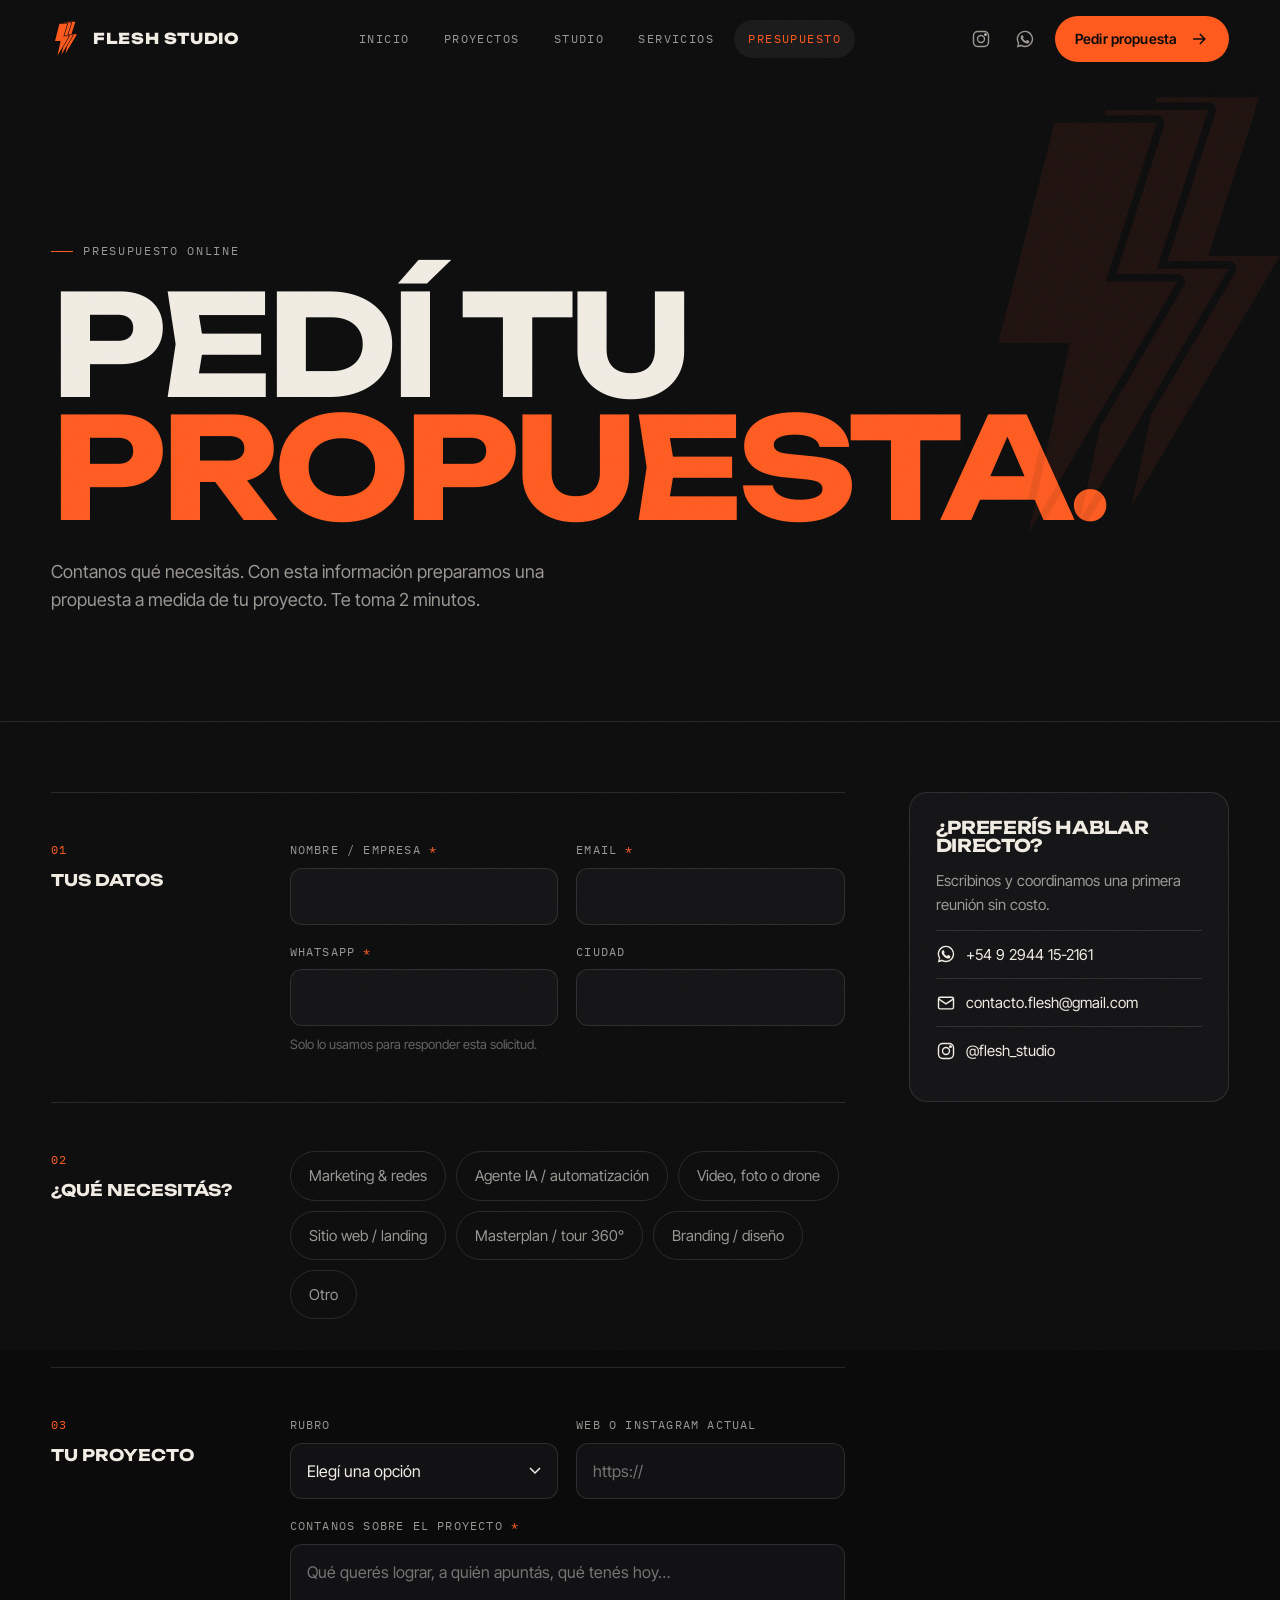
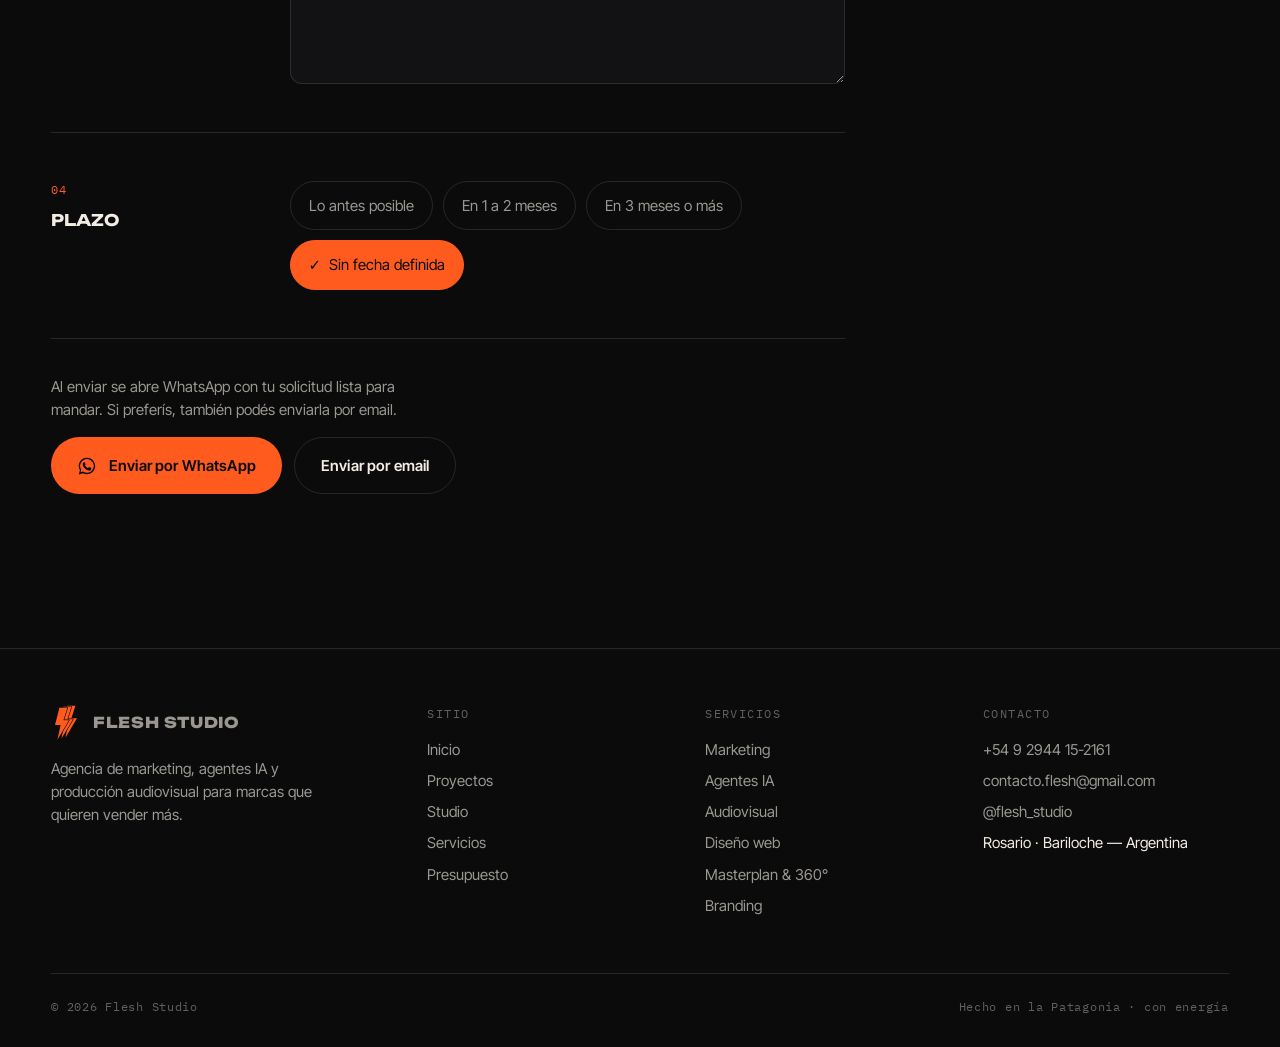
==== commit 543b9dd5: "Refoco: marketing, agentes IA y contenido audiovisual como servicios principales; demo de agente IA " ====
--- a/presupuesto.html
+++ b/presupuesto.html
@@ -4,21 +4,21 @@
 <meta charset="utf-8">
 <meta name="viewport" content="width=device-width, initial-scale=1">
 <title>Presupuesto — Flesh Studio | Pedí tu propuesta</title>
-<meta name="description" content="Solicitá una propuesta para tu web, masterplan 360°, agente IA, video con drone o estrategia de marketing. Respuesta directa por WhatsApp o email.">
+<meta name="description" content="Solicitá una propuesta de marketing, agente IA o contenido audiovisual (también webs y 360°). Respuesta directa por WhatsApp o email.">
 <link rel="canonical" href="https://flesh-studio.github.io/presupuesto.html">
 <meta name="theme-color" content="#0B0B0C">
 <meta property="og:type" content="website">
 <meta property="og:locale" content="es_AR">
 <meta property="og:site_name" content="Flesh Studio">
 <meta property="og:title" content="Presupuesto — Flesh Studio | Pedí tu propuesta">
-<meta property="og:description" content="Solicitá una propuesta para tu web, masterplan 360°, agente IA, video con drone o estrategia de marketing. Respuesta directa por WhatsApp o email.">
+<meta property="og:description" content="Solicitá una propuesta de marketing, agente IA o contenido audiovisual (también webs y 360°). Respuesta directa por WhatsApp o email.">
 <meta property="og:url" content="https://flesh-studio.github.io/presupuesto.html">
 <meta property="og:image" content="https://flesh-studio.github.io/assets/img/og-image.jpg">
 <meta property="og:image:width" content="630">
 <meta property="og:image:height" content="630">
 <meta name="twitter:card" content="summary">
 <meta name="twitter:title" content="Presupuesto — Flesh Studio | Pedí tu propuesta">
-<meta name="twitter:description" content="Solicitá una propuesta para tu web, masterplan 360°, agente IA, video con drone o estrategia de marketing. Respuesta directa por WhatsApp o email.">
+<meta name="twitter:description" content="Solicitá una propuesta de marketing, agente IA o contenido audiovisual (también webs y 360°). Respuesta directa por WhatsApp o email.">
 <meta name="twitter:image" content="https://flesh-studio.github.io/assets/img/og-image.jpg">
 <link rel="icon" type="image/svg+xml" href="assets/img/favicon.svg">
 <link rel="apple-touch-icon" href="assets/img/favicon-180.png">
@@ -71,7 +71,7 @@
         </div></div>
       </fieldset>
       <fieldset class="qstep"><legend><small>02</small>¿Qué necesitás?</legend>
-        <div class="qstep__body"><div class="choices" id="c-servicio"><label class="choice"><input type="checkbox" name="servicio" value="masterplan" data-label="Masterplan / tour 360°"><span>Masterplan / tour 360°</span></label><label class="choice"><input type="checkbox" name="servicio" value="ia" data-label="Agente IA / automatización"><span>Agente IA / automatización</span></label><label class="choice"><input type="checkbox" name="servicio" value="web" data-label="Sitio web / landing"><span>Sitio web / landing</span></label><label class="choice"><input type="checkbox" name="servicio" value="audiovisual" data-label="Video, foto o drone"><span>Video, foto o drone</span></label><label class="choice"><input type="checkbox" name="servicio" value="branding" data-label="Branding / diseño"><span>Branding / diseño</span></label><label class="choice"><input type="checkbox" name="servicio" value="marketing" data-label="Marketing & redes"><span>Marketing & redes</span></label><label class="choice"><input type="checkbox" name="servicio" value="otro" data-label="Otro"><span>Otro</span></label></div><span class="group-err">Elegí al menos una opción.</span></div>
+        <div class="qstep__body"><div class="choices" id="c-servicio"><label class="choice"><input type="checkbox" name="servicio" value="marketing" data-label="Marketing & redes"><span>Marketing & redes</span></label><label class="choice"><input type="checkbox" name="servicio" value="ia" data-label="Agente IA / automatización"><span>Agente IA / automatización</span></label><label class="choice"><input type="checkbox" name="servicio" value="audiovisual" data-label="Video, foto o drone"><span>Video, foto o drone</span></label><label class="choice"><input type="checkbox" name="servicio" value="web" data-label="Sitio web / landing"><span>Sitio web / landing</span></label><label class="choice"><input type="checkbox" name="servicio" value="masterplan" data-label="Masterplan / tour 360°"><span>Masterplan / tour 360°</span></label><label class="choice"><input type="checkbox" name="servicio" value="branding" data-label="Branding / diseño"><span>Branding / diseño</span></label><label class="choice"><input type="checkbox" name="servicio" value="otro" data-label="Otro"><span>Otro</span></label></div><span class="group-err">Elegí al menos una opción.</span></div>
       </fieldset>
       <fieldset class="qstep"><legend><small>03</small>Tu proyecto</legend>
         <div class="qstep__body"><div class="fields">
@@ -107,16 +107,16 @@
     <div class="footer__grid">
       <div class="footer__brand">
         <a class="brand" href="index.html" aria-label="Flesh Studio — inicio"><svg class="bolt brand__mark" viewBox="-4 -4 150 180" aria-hidden="true"><path transform="translate(40 0)" d="M38 0H78L58 62H86L28 160L44 86H16Z"/><path transform="translate(20 5)" d="M38 0H78L58 62H86L28 160L44 86H16Z"/><path transform="translate(0 10)" d="M38 0H78L58 62H86L28 160L44 86H16Z"/></svg><span>FLESH STUDIO</span></a>
-        <p>Agencia de marketing, contenido y tecnología. Imagen, webs, 360° y agentes IA para marcas que quieren vender más.</p>
+        <p>Agencia de marketing, agentes IA y producción audiovisual para marcas que quieren vender más.</p>
       </div>
       <div><h4>Sitio</h4><ul><li><a href="index.html">Inicio</a></li><li><a href="proyectos.html">Proyectos</a></li><li><a href="studio.html">Studio</a></li><li><a href="servicios.html">Servicios</a></li><li><a href="presupuesto.html">Presupuesto</a></li></ul></div>
       <div><h4>Servicios</h4><ul>
+        <li><a href="servicios.html#marketing">Marketing</a></li>
+        <li><a href="servicios.html#agentes-ia">Agentes IA</a></li>
+        <li><a href="servicios.html#audiovisual">Audiovisual</a></li>
+        <li><a href="servicios.html#diseno-web">Diseño web</a></li>
         <li><a href="servicios.html#masterplan-360">Masterplan & 360°</a></li>
-        <li><a href="servicios.html#agentes-ia">Agentes IA</a></li>
-        <li><a href="servicios.html#diseno-web">Diseño web</a></li>
-        <li><a href="servicios.html#audiovisual">Audiovisual</a></li>
-        <li><a href="servicios.html#branding">Branding</a></li>
-        <li><a href="servicios.html#marketing">Marketing</a></li></ul></div>
+        <li><a href="servicios.html#branding">Branding</a></li></ul></div>
       <div><h4>Contacto</h4><ul>
         <li><a href="https://wa.me/5492944152161?text=Hola%20Flesh%20Studio%2C%20quiero%20hablar%20sobre%20un%20proyecto" target="_blank" rel="noopener">+54 9 2944 15-2161</a></li>
         <li><a href="mailto:contacto.flesh@gmail.com">contacto.flesh@gmail.com</a></li>
--- a/assets/css/styles.css
+++ b/assets/css/styles.css
@@ -472,3 +472,30 @@
 
 .show-wa .wa-float{opacity:1;visibility:visible;transform:none}
 .show-wa .wa-float:hover{transform:scale(1.08) rotate(-8deg)}
+
+/* ---------- demo agente IA ---------- */
+.chat{max-width:420px;width:100%;margin-left:auto}
+.chat__phone{border:1px solid var(--line);border-radius:32px;background:linear-gradient(170deg,var(--ink-3),var(--ink));padding:14px;box-shadow:0 60px 120px -40px rgba(0,0,0,.8),0 0 0 8px rgba(242,237,228,.03)}
+.chat__bar{display:flex;align-items:center;gap:12px;padding:10px 12px 14px;border-bottom:1px solid var(--line)}
+.chat__bar b{display:block;font-size:14px;font-weight:600}
+.chat__bar small{font-family:var(--font-mono);font-size:11px;color:var(--ok);letter-spacing:.06em}
+.chat__avatar{width:40px;height:40px;flex:none;border-radius:50%;background:var(--ink);display:grid;place-items:center;border:1px solid var(--line)}
+.chat__avatar svg{width:20px;color:var(--orange)}
+.chat__body{display:flex;flex-direction:column;gap:10px;padding:18px 6px 8px;min-height:430px}
+.msg{margin:0;max-width:82%;padding:11px 14px;border-radius:18px;font-size:15px;line-height:1.4}
+.msg.in{align-self:flex-start;background:rgba(242,237,228,.08);border-bottom-left-radius:6px}
+.msg.out{align-self:flex-end;background:var(--orange);color:var(--ink);border-bottom-right-radius:6px}
+.msg.sys{align-self:center;background:rgba(123,216,143,.12);color:var(--ok);font-family:var(--font-mono);font-size:12px;letter-spacing:.04em;border-radius:999px;max-width:none}
+.js .chat.is-armed .msg{opacity:0;transform:translateY(12px) scale(.98);transition:opacity .45s var(--ease),transform .45s var(--ease)}
+.js .chat.is-armed .msg.is-on{opacity:1;transform:none}
+.typing{align-self:flex-end;display:flex;gap:4px;padding:12px 14px;border-radius:18px;background:rgba(255,91,31,.25)}
+.typing i{width:6px;height:6px;border-radius:50%;background:var(--bone);animation:blink 1s infinite}
+.typing i:nth-child(2){animation-delay:.15s}
+.typing i:nth-child(3){animation-delay:.3s}
+@keyframes blink{50%{opacity:.25}}
+.svc-more{margin:28px 0 0;color:var(--mute);font-size:15px;display:flex;flex-wrap:wrap;gap:8px 18px;align-items:center}
+.svc-more a{font-family:var(--font-mono);font-size:12px;letter-spacing:.1em;text-transform:uppercase;color:var(--bone);border-bottom:1px solid var(--line);padding-bottom:2px;transition:color .2s,border-color .2s}
+.svc-more a:hover{color:var(--orange);border-color:var(--orange)}
+.svc-sep{padding-top:clamp(40px,6vw,72px)}
+@media (max-width:900px){.chat{margin:0 auto}}
+@media (max-width:600px){.chat__body{min-height:0}.msg{font-size:14px}}
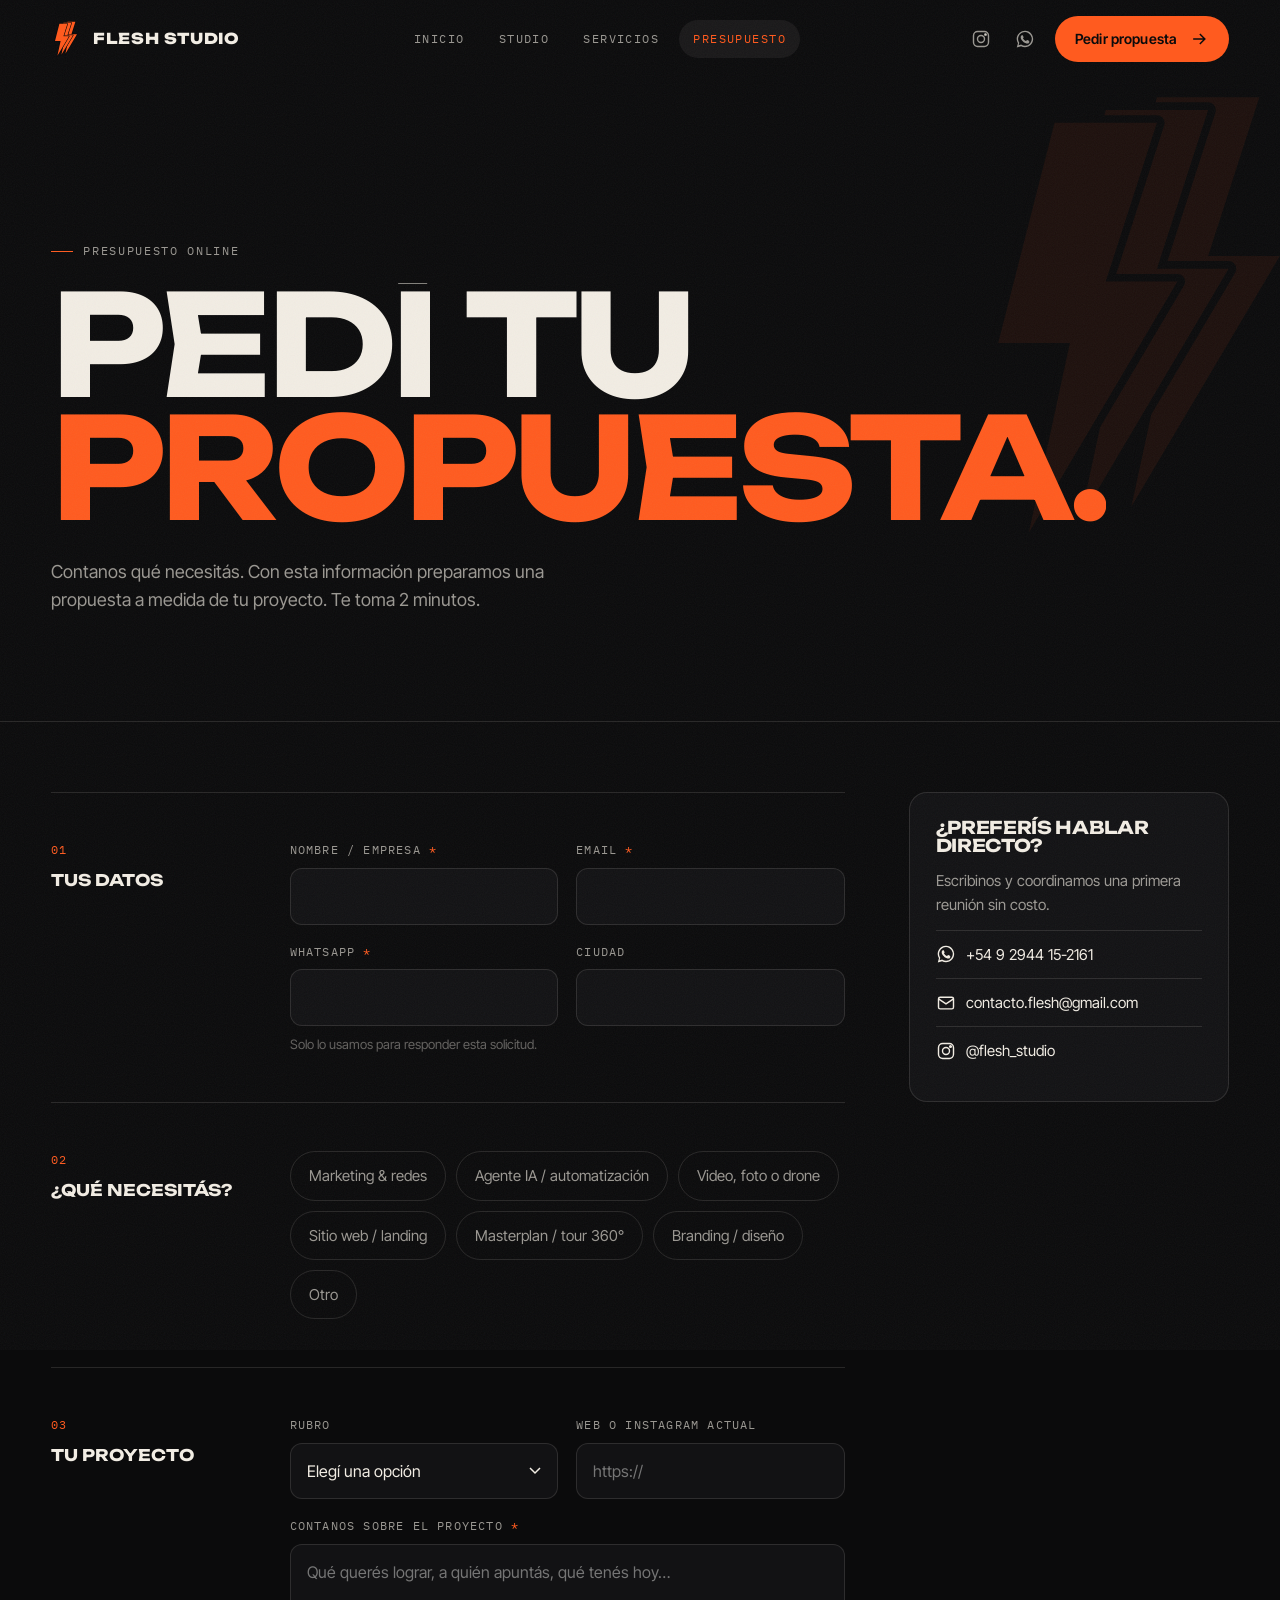
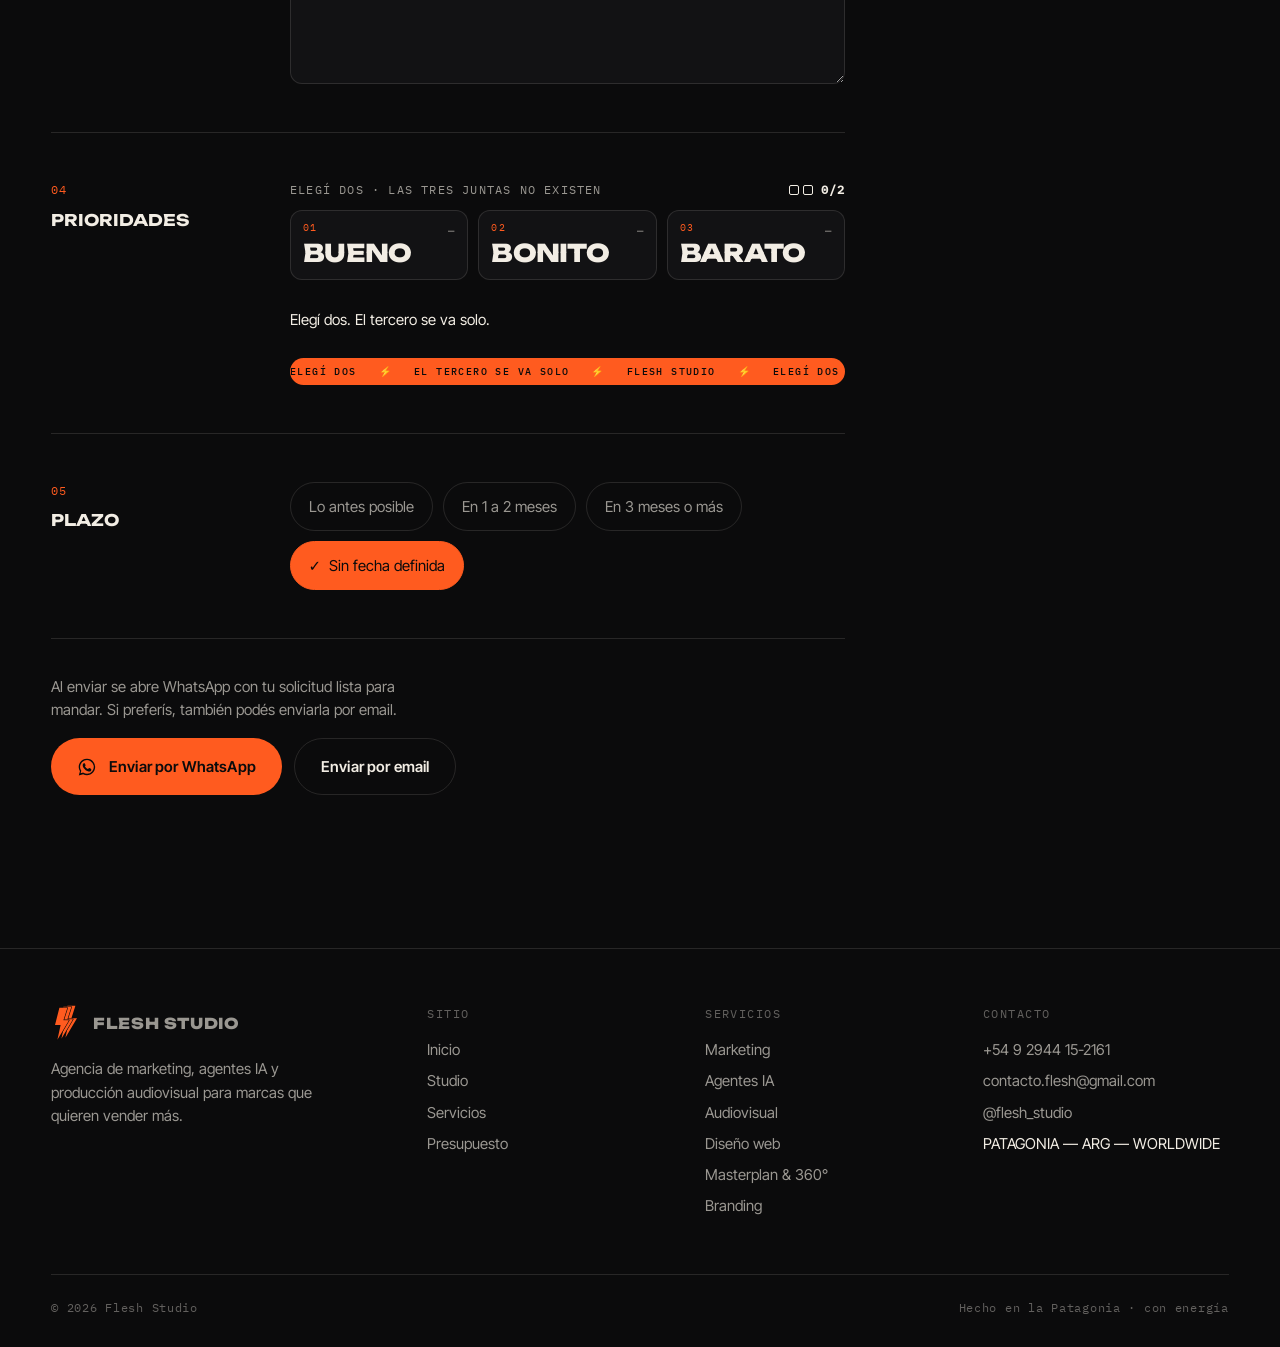
==== commit a30a63e7: "Sitio final: carrusel de proyectos, demo IA en celular, videos de servicios, seguridad (CSP, .htacce" ====
--- a/presupuesto.html
+++ b/presupuesto.html
@@ -3,23 +3,25 @@
 <head>
 <meta charset="utf-8">
 <meta name="viewport" content="width=device-width, initial-scale=1">
+<meta http-equiv="Content-Security-Policy" content="default-src 'self'; script-src 'self' 'sha256-QMSJGwMSpajHwsbSmrCVGJJJhsJYzNH2Y6thZx6gxtc='; style-src 'self' 'unsafe-inline'; img-src 'self' data: blob:; media-src 'self' blob:; font-src 'self'; connect-src 'self'; object-src 'none'; base-uri 'self'; form-action 'self'; frame-src 'none'; worker-src 'self' blob:; manifest-src 'self'; upgrade-insecure-requests">
+<meta name="referrer" content="strict-origin-when-cross-origin">
 <title>Presupuesto — Flesh Studio | Pedí tu propuesta</title>
 <meta name="description" content="Solicitá una propuesta de marketing, agente IA o contenido audiovisual (también webs y 360°). Respuesta directa por WhatsApp o email.">
-<link rel="canonical" href="https://flesh-studio.github.io/presupuesto.html">
+<link rel="canonical" href="https://flesh-studio.com/presupuesto.html">
 <meta name="theme-color" content="#0B0B0C">
 <meta property="og:type" content="website">
 <meta property="og:locale" content="es_AR">
 <meta property="og:site_name" content="Flesh Studio">
 <meta property="og:title" content="Presupuesto — Flesh Studio | Pedí tu propuesta">
 <meta property="og:description" content="Solicitá una propuesta de marketing, agente IA o contenido audiovisual (también webs y 360°). Respuesta directa por WhatsApp o email.">
-<meta property="og:url" content="https://flesh-studio.github.io/presupuesto.html">
-<meta property="og:image" content="https://flesh-studio.github.io/assets/img/og-image.jpg">
+<meta property="og:url" content="https://flesh-studio.com/presupuesto.html">
+<meta property="og:image" content="https://flesh-studio.com/assets/img/og-image.jpg">
 <meta property="og:image:width" content="630">
 <meta property="og:image:height" content="630">
 <meta name="twitter:card" content="summary">
 <meta name="twitter:title" content="Presupuesto — Flesh Studio | Pedí tu propuesta">
 <meta name="twitter:description" content="Solicitá una propuesta de marketing, agente IA o contenido audiovisual (también webs y 360°). Respuesta directa por WhatsApp o email.">
-<meta name="twitter:image" content="https://flesh-studio.github.io/assets/img/og-image.jpg">
+<meta name="twitter:image" content="https://flesh-studio.com/assets/img/og-image.jpg">
 <link rel="icon" type="image/svg+xml" href="assets/img/favicon.svg">
 <link rel="apple-touch-icon" href="assets/img/favicon-180.png">
 <script>(function(d){d.className=d.className.replace("no-js","js");if(window.matchMedia("(prefers-reduced-motion: reduce)").matches)d.className+=" rm";})(document.documentElement);</script>
@@ -33,7 +35,7 @@
 <header class="header">
   <div class="wrap header__in">
     <a class="brand" href="index.html" aria-label="Flesh Studio — inicio"><svg class="bolt brand__mark" viewBox="-4 -4 150 180" aria-hidden="true"><path transform="translate(40 0)" d="M38 0H78L58 62H86L28 160L44 86H16Z"/><path transform="translate(20 5)" d="M38 0H78L58 62H86L28 160L44 86H16Z"/><path transform="translate(0 10)" d="M38 0H78L58 62H86L28 160L44 86H16Z"/></svg><span>FLESH STUDIO</span></a>
-    <nav class="nav" aria-label="Principal"><a href="index.html">Inicio</a><a href="proyectos.html">Proyectos</a><a href="studio.html">Studio</a><a href="servicios.html">Servicios</a><a href="presupuesto.html" aria-current="page">Presupuesto</a></nav>
+    <nav class="nav" aria-label="Principal"><a href="index.html">Inicio</a><a href="studio.html">Studio</a><a href="servicios.html">Servicios</a><a href="presupuesto.html" aria-current="page">Presupuesto</a></nav>
     <div class="header__cta">
       <div class="socials"><a href="https://instagram.com/flesh_studio" target="_blank" rel="noopener" aria-label="Instagram de Flesh Studio"><svg class="icon" viewBox="0 0 24 24" fill="none" stroke="currentColor" stroke-width="1.7" aria-hidden="true"><rect x="3" y="3" width="18" height="18" rx="5"/><circle cx="12" cy="12" r="4.2"/><circle cx="17.4" cy="6.6" r="1" fill="currentColor"/></svg></a><a href="https://wa.me/5492944152161?text=Hola%20Flesh%20Studio%2C%20quiero%20hablar%20sobre%20un%20proyecto" target="_blank" rel="noopener" aria-label="WhatsApp de Flesh Studio"><svg class="icon" viewBox="0 0 24 24" fill="currentColor" aria-hidden="true"><path d="M12.04 2a9.9 9.9 0 0 0-8.5 15l-1.4 5.1 5.2-1.4A9.9 9.9 0 1 0 12.04 2Zm0 18.1c-1.5 0-3-.4-4.3-1.2l-.3-.2-3.1.8.8-3-.2-.3a8.2 8.2 0 1 1 7.1 3.9Zm4.5-6.1c-.2-.1-1.5-.7-1.7-.8-.2-.1-.4-.1-.6.1l-.8 1c-.1.2-.3.2-.5.1a6.7 6.7 0 0 1-3.3-2.9c-.2-.4.2-.4.7-1.3.1-.2 0-.3 0-.4l-.8-1.8c-.2-.5-.4-.4-.6-.4h-.5c-.2 0-.4.1-.7.3-.2.3-.9.9-.9 2.2s.9 2.5 1 2.7c.1.2 1.8 2.8 4.4 3.9 1.6.7 2.3.8 3.1.7.5-.1 1.5-.6 1.7-1.2.2-.6.2-1.1.2-1.2-.1-.1-.3-.2-.5-.3Z"/></svg></a></div>
       <a class="btn" href="presupuesto.html" data-magnetic>Pedir propuesta <svg class="icon arr" viewBox="0 0 24 24" fill="none" stroke="currentColor" stroke-width="1.8" aria-hidden="true"><path d="M5 12h14M13 6l6 6-6 6"/></svg></a>
@@ -42,7 +44,7 @@
   </div>
 </header>
 <div class="mobile-menu" id="mobile-menu" aria-hidden="true">
-  <nav aria-label="Menú móvil"><a href="index.html"><small>01</small>Inicio</a><a href="proyectos.html"><small>02</small>Proyectos</a><a href="studio.html"><small>03</small>Studio</a><a href="servicios.html"><small>04</small>Servicios</a><a href="presupuesto.html" aria-current="page"><small>05</small>Presupuesto</a></nav>
+  <nav aria-label="Menú móvil"><a href="index.html"><small>01</small>Inicio</a><a href="studio.html"><small>02</small>Studio</a><a href="servicios.html"><small>03</small>Servicios</a><a href="presupuesto.html" aria-current="page"><small>04</small>Presupuesto</a></nav>
   <div class="mobile-menu__foot">
     <a href="https://wa.me/5492944152161?text=Hola%20Flesh%20Studio%2C%20quiero%20hablar%20sobre%20un%20proyecto" target="_blank" rel="noopener">WhatsApp · +54 9 2944 15-2161</a>
     <a href="mailto:contacto.flesh@gmail.com">contacto.flesh@gmail.com</a>
@@ -62,12 +64,13 @@
 <section class="section" style="padding-top:clamp(40px,6vw,70px)">
   <div class="wrap q-layout">
     <form class="qform" id="qform" novalidate>
+      <div class="hp" aria-hidden="true"><label for="f-web2">No completar</label><input id="f-web2" name="web2" type="text" tabindex="-1" autocomplete="off"></div>
       <fieldset class="qstep"><legend><small>01</small>Tus datos</legend>
         <div class="qstep__body"><div class="fields">
-          <div class="field"><label for="f-nombre">Nombre / empresa <span class="req">*</span></label><input id="f-nombre" name="nombre" autocomplete="name" required><span class="err">Contanos cómo te llamás.</span></div>
-          <div class="field"><label for="f-email">Email <span class="req">*</span></label><input id="f-email" name="email" type="email" autocomplete="email" required><span class="err">Revisá el email.</span></div>
-          <div class="field"><label for="f-tel">WhatsApp <span class="req">*</span></label><input id="f-tel" name="tel" type="tel" autocomplete="tel" inputmode="tel" required><span class="err">Necesitamos un número para contactarte.</span><span class="hint">Solo lo usamos para responder esta solicitud.</span></div>
-          <div class="field"><label for="f-ciudad">Ciudad</label><input id="f-ciudad" name="ciudad" autocomplete="address-level2"></div>
+          <div class="field"><label for="f-nombre">Nombre / empresa <span class="req">*</span></label><input id="f-nombre" name="nombre" autocomplete="name" required maxlength="80"><span class="err">Contanos cómo te llamás.</span></div>
+          <div class="field"><label for="f-email">Email <span class="req">*</span></label><input id="f-email" name="email" type="email" autocomplete="email" required maxlength="120"><span class="err">Revisá el email.</span></div>
+          <div class="field"><label for="f-tel">WhatsApp <span class="req">*</span></label><input id="f-tel" name="tel" type="tel" autocomplete="tel" inputmode="tel" required maxlength="30"><span class="err">Necesitamos un número para contactarte.</span><span class="hint">Solo lo usamos para responder esta solicitud.</span></div>
+          <div class="field"><label for="f-ciudad">Ciudad</label><input id="f-ciudad" name="ciudad" autocomplete="address-level2" maxlength="80"></div>
         </div></div>
       </fieldset>
       <fieldset class="qstep"><legend><small>02</small>¿Qué necesitás?</legend>
@@ -76,11 +79,21 @@
       <fieldset class="qstep"><legend><small>03</small>Tu proyecto</legend>
         <div class="qstep__body"><div class="fields">
           <div class="field"><label for="f-rubro">Rubro</label><select id="f-rubro" name="rubro"><option value="">Elegí una opción</option><option>Real estate / desarrollo</option><option>Turismo / hotelería</option><option>Gastronomía</option><option>Construcción</option><option>Marca personal</option><option>Comercio / e-commerce</option><option>Empresa / servicios</option><option>Otro</option></select></div>
-          <div class="field"><label for="f-ref">Web o Instagram actual</label><input id="f-ref" name="ref" type="url" inputmode="url" placeholder="https://"></div>
-          <div class="field field--full"><label for="f-detalle">Contanos sobre el proyecto <span class="req">*</span></label><textarea id="f-detalle" name="detalle" required placeholder="Qué querés lograr, a quién apuntás, qué tenés hoy…"></textarea><span class="err">Escribí al menos una línea sobre el proyecto.</span></div>
+          <div class="field"><label for="f-ref">Web o Instagram actual</label><input id="f-ref" name="ref" type="url" inputmode="url" placeholder="https://" maxlength="200"></div>
+          <div class="field field--full"><label for="f-detalle">Contanos sobre el proyecto <span class="req">*</span></label><textarea id="f-detalle" name="detalle" required maxlength="2000" placeholder="Qué querés lograr, a quién apuntás, qué tenés hoy…"></textarea><span class="err">Escribí al menos una línea sobre el proyecto.</span></div>
         </div></div>
       </fieldset>
-      <fieldset class="qstep"><legend><small>04</small>Plazo</legend>
+      <fieldset class="qstep"><legend><small>04</small>Prioridades</legend>
+        <div class="qstep__body"><div class="bbb" data-bbb>
+          <div class="bbb__flash" aria-hidden="true"></div>
+          <div class="bbb__hud" aria-hidden="true"><span>Elegí dos · Las tres juntas no existen</span><span class="bbb__count"><span class="bbb__pips"><i class="bbb__pip"></i><i class="bbb__pip"></i></span><b class="bbb__num">0/2</b></span></div>
+          <div class="bbb__rows" role="group" aria-label="Elegí dos prioridades"><button type="button" class="bbb__row" data-k="bueno" aria-pressed="false"><span class="bbb__fill"></span><span class="bbb__idx">01</span><span class="bbb__state"><svg viewBox="16 0 70 160" aria-hidden="true"><path d="M38 0H78L58 62H86L28 160L44 86H16Z"/></svg><b>—</b></span><span class="bbb__word"><span class="bbb__half bbb__half--top">Bueno</span><span class="bbb__half bbb__half--bot" aria-hidden="true">Bueno</span></span><svg class="bbb__zap" viewBox="0 0 100 100" preserveAspectRatio="none" aria-hidden="true"><polyline points="-2,55 14,42 24,60 40,36 52,63 66,40 78,58 102,46"/></svg></button><button type="button" class="bbb__row" data-k="bonito" aria-pressed="false"><span class="bbb__fill"></span><span class="bbb__idx">02</span><span class="bbb__state"><svg viewBox="16 0 70 160" aria-hidden="true"><path d="M38 0H78L58 62H86L28 160L44 86H16Z"/></svg><b>—</b></span><span class="bbb__word"><span class="bbb__half bbb__half--top">Bonito</span><span class="bbb__half bbb__half--bot" aria-hidden="true">Bonito</span></span><svg class="bbb__zap" viewBox="0 0 100 100" preserveAspectRatio="none" aria-hidden="true"><polyline points="-2,48 12,60 26,38 38,62 54,40 64,61 80,37 102,54"/></svg></button><button type="button" class="bbb__row" data-k="barato" aria-pressed="false"><span class="bbb__fill"></span><span class="bbb__idx">03</span><span class="bbb__state"><svg viewBox="16 0 70 160" aria-hidden="true"><path d="M38 0H78L58 62H86L28 160L44 86H16Z"/></svg><b>—</b></span><span class="bbb__word"><span class="bbb__half bbb__half--top">Barato</span><span class="bbb__half bbb__half--bot" aria-hidden="true">Barato</span></span><svg class="bbb__zap" viewBox="0 0 100 100" preserveAspectRatio="none" aria-hidden="true"><polyline points="-2,52 16,38 28,62 42,40 56,60 70,36 84,60 102,44"/></svg></button></div>
+          <div class="bbb__msg" aria-live="polite"><span class="bbb__tag"></span><p class="bbb__text"></p></div>
+          <div class="bbb__ticker" aria-hidden="true"><div class="bbb__ticker-track"></div></div>
+          <input type="hidden" name="prioridades" value=""><input type="hidden" name="descartado" value="">
+        </div></div>
+      </fieldset>
+      <fieldset class="qstep"><legend><small>05</small>Plazo</legend>
         <div class="qstep__body"><div class="choices"><label class="choice"><input type="radio" name="plazo" value="Lo antes posible"><span>Lo antes posible</span></label><label class="choice"><input type="radio" name="plazo" value="En 1 a 2 meses"><span>En 1 a 2 meses</span></label><label class="choice"><input type="radio" name="plazo" value="En 3 meses o más"><span>En 3 meses o más</span></label><label class="choice"><input type="radio" name="plazo" value="Sin fecha definida" checked><span>Sin fecha definida</span></label></div></div>
       </fieldset>
       <div class="qsubmit">
@@ -109,7 +122,7 @@
         <a class="brand" href="index.html" aria-label="Flesh Studio — inicio"><svg class="bolt brand__mark" viewBox="-4 -4 150 180" aria-hidden="true"><path transform="translate(40 0)" d="M38 0H78L58 62H86L28 160L44 86H16Z"/><path transform="translate(20 5)" d="M38 0H78L58 62H86L28 160L44 86H16Z"/><path transform="translate(0 10)" d="M38 0H78L58 62H86L28 160L44 86H16Z"/></svg><span>FLESH STUDIO</span></a>
         <p>Agencia de marketing, agentes IA y producción audiovisual para marcas que quieren vender más.</p>
       </div>
-      <div><h4>Sitio</h4><ul><li><a href="index.html">Inicio</a></li><li><a href="proyectos.html">Proyectos</a></li><li><a href="studio.html">Studio</a></li><li><a href="servicios.html">Servicios</a></li><li><a href="presupuesto.html">Presupuesto</a></li></ul></div>
+      <div><h4>Sitio</h4><ul><li><a href="index.html">Inicio</a></li><li><a href="studio.html">Studio</a></li><li><a href="servicios.html">Servicios</a></li><li><a href="presupuesto.html">Presupuesto</a></li></ul></div>
       <div><h4>Servicios</h4><ul>
         <li><a href="servicios.html#marketing">Marketing</a></li>
         <li><a href="servicios.html#agentes-ia">Agentes IA</a></li>
@@ -121,7 +134,7 @@
         <li><a href="https://wa.me/5492944152161?text=Hola%20Flesh%20Studio%2C%20quiero%20hablar%20sobre%20un%20proyecto" target="_blank" rel="noopener">+54 9 2944 15-2161</a></li>
         <li><a href="mailto:contacto.flesh@gmail.com">contacto.flesh@gmail.com</a></li>
         <li><a href="https://instagram.com/flesh_studio" target="_blank" rel="noopener">@flesh_studio</a></li>
-        <li>Rosario · Bariloche — Argentina</li></ul></div>
+        <li>PATAGONIA — ARG — WORLDWIDE</li></ul></div>
     </div>
     <div class="footer__bottom"><span>© <span data-year>2026</span> Flesh Studio</span><span>Hecho en la Patagonia · con energía</span></div>
   </div>
@@ -131,6 +144,7 @@
 <script src="assets/vendor/ScrollTrigger.min.js" defer></script>
 <script src="assets/vendor/lenis.min.js" defer></script>
 <script src="assets/js/main.js" defer></script>
+<script src="assets/js/bbb.js" defer></script>
 <script src="assets/js/form.js" defer></script>
 </body>
 </html>
--- a/assets/css/styles.css
+++ b/assets/css/styles.css
@@ -474,28 +474,201 @@
 .show-wa .wa-float:hover{transform:scale(1.08) rotate(-8deg)}
 
 /* ---------- demo agente IA ---------- */
-.chat{max-width:420px;width:100%;margin-left:auto}
-.chat__phone{border:1px solid var(--line);border-radius:32px;background:linear-gradient(170deg,var(--ink-3),var(--ink));padding:14px;box-shadow:0 60px 120px -40px rgba(0,0,0,.8),0 0 0 8px rgba(242,237,228,.03)}
-.chat__bar{display:flex;align-items:center;gap:12px;padding:10px 12px 14px;border-bottom:1px solid var(--line)}
-.chat__bar b{display:block;font-size:14px;font-weight:600}
-.chat__bar small{font-family:var(--font-mono);font-size:11px;color:var(--ok);letter-spacing:.06em}
-.chat__avatar{width:40px;height:40px;flex:none;border-radius:50%;background:var(--ink);display:grid;place-items:center;border:1px solid var(--line)}
-.chat__avatar svg{width:20px;color:var(--orange)}
-.chat__body{display:flex;flex-direction:column;gap:10px;padding:18px 6px 8px;min-height:430px}
-.msg{margin:0;max-width:82%;padding:11px 14px;border-radius:18px;font-size:15px;line-height:1.4}
-.msg.in{align-self:flex-start;background:rgba(242,237,228,.08);border-bottom-left-radius:6px}
-.msg.out{align-self:flex-end;background:var(--orange);color:var(--ink);border-bottom-right-radius:6px}
-.msg.sys{align-self:center;background:rgba(123,216,143,.12);color:var(--ok);font-family:var(--font-mono);font-size:12px;letter-spacing:.04em;border-radius:999px;max-width:none}
-.js .chat.is-armed .msg{opacity:0;transform:translateY(12px) scale(.98);transition:opacity .45s var(--ease),transform .45s var(--ease)}
-.js .chat.is-armed .msg.is-on{opacity:1;transform:none}
-.typing{align-self:flex-end;display:flex;gap:4px;padding:12px 14px;border-radius:18px;background:rgba(255,91,31,.25)}
-.typing i{width:6px;height:6px;border-radius:50%;background:var(--bone);animation:blink 1s infinite}
-.typing i:nth-child(2){animation-delay:.15s}
-.typing i:nth-child(3){animation-delay:.3s}
 @keyframes blink{50%{opacity:.25}}
 .svc-more{margin:28px 0 0;color:var(--mute);font-size:15px;display:flex;flex-wrap:wrap;gap:8px 18px;align-items:center}
 .svc-more a{font-family:var(--font-mono);font-size:12px;letter-spacing:.1em;text-transform:uppercase;color:var(--bone);border-bottom:1px solid var(--line);padding-bottom:2px;transition:color .2s,border-color .2s}
 .svc-more a:hover{color:var(--orange);border-color:var(--orange)}
 .svc-sep{padding-top:clamp(40px,6vw,72px)}
 @media (max-width:900px){.chat{margin:0 auto}}
-@media (max-width:600px){.chat__body{min-height:0}.msg{font-size:14px}}
+
+/* ---------- hero con showreel ---------- */
+.hero--reel{align-items:center;justify-content:center;padding:0}
+.hero__video{position:absolute;inset:0;width:100%;height:100%;object-fit:cover;z-index:0;background:var(--ink)}
+.hero__shade{position:absolute;inset:0;z-index:0;pointer-events:none;background:radial-gradient(ellipse at center,rgba(11,11,12,.25) 0%,rgba(11,11,12,.55) 55%,rgba(11,11,12,.85) 100%),linear-gradient(180deg,rgba(11,11,12,.6) 0%,rgba(11,11,12,0) 22%,rgba(11,11,12,0) 70%,rgba(11,11,12,.95) 100%)}
+.hero--reel .hero__glow{right:auto;left:50%;top:50%;transform:translate(-50%,-50%);width:62vw;height:62vw;max-width:900px;max-height:900px}
+.hero--reel .hero__canvas{z-index:1}
+.hero--reel .hero__poster{right:auto;left:50%;top:50%;transform:translate(-50%,-50%);width:min(12vw,150px)}
+@media (max-width:900px){.hero--reel .hero__poster{width:22vw}}
+
+/* Flesh Studio — Prioridades (bueno · bonito · barato)
+   Usa las variables de la web: --ink --ink-2 --bone --mute --faint --line --orange --ease --font-display --font-mono */
+/* ---------- prioridades: bueno / bonito / barato ---------- */
+.bbb{container-type:inline-size;position:relative;isolation:isolate;-webkit-tap-highlight-color:transparent}
+.bbb__hud{display:flex;justify-content:space-between;align-items:center;gap:12px;font-family:var(--font-mono);font-size:12px;letter-spacing:.1em;text-transform:uppercase;color:var(--mute);margin:0 0 10px}
+.bbb__count{display:flex;align-items:center;gap:8px;color:var(--bone)}
+.bbb__pips{display:flex;gap:4px}
+.bbb__pip{width:10px;height:10px;border:1.5px solid currentColor;border-radius:2px;transition:background .25s,border-color .25s}
+.bbb__pip.is-on{background:var(--orange);border-color:var(--orange)}
+.bbb__rows{display:grid;grid-template-columns:repeat(3,minmax(0,1fr));gap:10px}
+.bbb__row{position:relative;display:block;width:100%;margin:0;padding:30px 12px 14px;text-align:left;overflow:hidden;border:1px solid var(--line);border-radius:12px;cursor:pointer;font:inherit;color:var(--bone);background:var(--ink-2);isolation:isolate;transition:color .3s,border-color .3s}
+.bbb__row:hover{border-color:var(--faint)}
+.bbb__row:focus-visible{outline:2px solid var(--orange);outline-offset:3px}
+.bbb__fill{position:absolute;inset:0;z-index:-1;background:var(--orange);transform:scaleX(0);transform-origin:left center;transition:transform .55s var(--ease)}
+.bbb__row:hover .bbb__fill{transform:scaleX(.03)}
+.bbb__idx,.bbb__state{position:absolute;top:12px;font-family:var(--font-mono);font-size:10px;letter-spacing:.12em;text-transform:uppercase;line-height:1;transition:color .3s}
+.bbb__idx{left:12px;color:var(--orange)}
+.bbb__state{right:12px;display:flex;align-items:center;gap:5px;color:var(--faint)}
+.bbb__state svg{width:8px;height:auto;fill:currentColor;transform:scale(0) rotate(-12deg);transition:transform .45s cubic-bezier(.34,1.56,.64,1)}
+.bbb__word{position:relative;display:block;font-family:var(--font-display);font-weight:800;text-transform:uppercase;font-size:clamp(15px,4.4cqi,26px);line-height:1;white-space:nowrap}
+.bbb__half{display:block;letter-spacing:-.03em;transform-origin:left center;transition:letter-spacing .6s cubic-bezier(.34,1.56,.64,1),transform .6s var(--ease),color .3s}
+.bbb__half--top{clip-path:inset(0 0 50% 0)}
+.bbb__half--bot{position:absolute;inset:0;clip-path:inset(calc(50% - 1px) 0 0 0)}
+.bbb__row:hover .bbb__half{letter-spacing:-.01em}
+.bbb__zap{position:absolute;left:0;top:30px;width:100%;height:calc(100% - 44px);pointer-events:none;overflow:visible;clip-path:inset(-20% 100% -20% 0)}
+.bbb__zap polyline{fill:none;stroke:var(--orange);stroke-width:3;stroke-linejoin:miter;vector-effect:non-scaling-stroke}
+/* elegida */
+.bbb__row.is-on{color:var(--ink);border-color:var(--orange)}
+.bbb__row.is-on .bbb__fill{transform:scaleX(1)}
+.bbb__row.is-on .bbb__half{letter-spacing:0}
+.bbb__row.is-on .bbb__idx,.bbb__row.is-on .bbb__state{color:var(--ink)}
+.bbb__row.is-on .bbb__state svg{transform:scale(1) rotate(-8deg)}
+.bbb__row.is-pop .bbb__word{animation:bbb-slam .5s var(--ease)}
+/* descartada */
+.bbb__row.is-off{background:transparent;border-style:dashed}
+.bbb__row.is-off .bbb__half{letter-spacing:-.06em;color:rgba(242,237,228,.2)}
+.bbb__row.is-off .bbb__half--top{transform:translate(-3%,-10%) rotate(-2deg)}
+.bbb__row.is-off .bbb__half--bot{transform:translate(4%,12%) rotate(1.5deg)}
+.bbb__row.is-off .bbb__state{color:var(--orange)}
+.bbb__row.is-off .bbb__zap{animation:bbb-strike .5s var(--ease) forwards}
+.bbb__row.is-off:hover .bbb__half{color:rgba(242,237,228,.34)}
+@keyframes bbb-slam{0%{transform:scale(1.2);filter:blur(2px)}60%{transform:scale(.98);filter:blur(0)}100%{transform:none}}
+@keyframes bbb-strike{from{clip-path:inset(-20% 100% -20% 0)}to{clip-path:inset(-20% 0 -20% 0)}}
+.bbb__flash{position:absolute;inset:-6px;z-index:5;border-radius:var(--radius);background:var(--orange);mix-blend-mode:difference;opacity:0;pointer-events:none}
+.bbb.is-flash .bbb__flash{animation:bbb-flash .42s steps(3,end)}
+@keyframes bbb-flash{0%{opacity:.85}50%{opacity:0}75%{opacity:.45}100%{opacity:0}}
+.bbb__msg{margin:14px 0 0;min-height:52px;display:flex;flex-wrap:wrap;align-items:center;gap:8px 12px}
+.bbb__tag{display:inline-flex;align-items:center;gap:6px;margin:0;padding:5px 10px 4px;border:1px solid var(--orange);border-radius:999px;font-family:var(--font-mono);font-size:11px;letter-spacing:.12em;text-transform:uppercase;color:var(--orange)}
+.bbb__tag:empty{display:none}
+.bbb__text{flex:1 1 260px;margin:0;max-width:56ch;font-size:15px;line-height:1.45;color:var(--bone)}
+.bbb__ticker{margin-top:12px;overflow:hidden;border-radius:999px;background:var(--orange);color:var(--ink);font-family:var(--font-mono);font-size:10px;font-weight:500;letter-spacing:.14em;text-transform:uppercase;white-space:nowrap;padding:6px 0 5px}
+.bbb__ticker-track{display:inline-flex;animation:bbb-marquee 16s linear infinite}
+.bbb__ticker-track span{padding-right:2.2em}
+@keyframes bbb-marquee{to{transform:translateX(-50%)}}
+.rm .bbb *,.rm .bbb{transition-duration:.01ms!important;animation-duration:.01ms!important}
+.rm .bbb__ticker-track{animation:none!important}
+.rm .bbb__row.is-off .bbb__zap{clip-path:none}
+@media (prefers-reduced-motion:reduce){.bbb__ticker-track{animation:none!important}.bbb__row.is-off .bbb__zap{clip-path:none}}
+
+/* ---------- home: carrusel de proyectos ---------- */
+.pr{position:relative;overflow:hidden;padding:6px 0 18px;-webkit-mask-image:linear-gradient(90deg,transparent,#000 6%,#000 94%,transparent);mask-image:linear-gradient(90deg,transparent,#000 6%,#000 94%,transparent)}
+.pr__track{display:flex;gap:clamp(14px,1.6vw,24px);width:max-content;padding:0 clamp(14px,1.6vw,24px);will-change:transform}
+.pr-card{position:relative;flex:none;display:block;width:clamp(210px,21vw,330px);aspect-ratio:7/12;overflow:hidden;border-radius:8px;background:var(--ink-3);isolation:isolate;transition:transform .6s var(--ease),box-shadow .6s var(--ease)}
+.pr-card img,.pr-card video{position:absolute;inset:0;width:100%;height:100%;object-fit:cover;transition:opacity .45s ease,transform 1.2s var(--ease)}
+.pr-card video{opacity:0;z-index:1}
+.pr-card.is-playing video{opacity:1}
+.pr-card__shade{position:absolute;inset:0;z-index:2;background:linear-gradient(180deg,rgba(11,11,12,0) 45%,rgba(11,11,12,.85) 100%);transition:opacity .4s}
+.pr-card__info{position:absolute;left:0;right:0;bottom:0;z-index:3;padding:0 16px clamp(18px,2.4vw,30px);display:flex;flex-direction:column;align-items:center;text-align:center;gap:8px}
+.pr-card__info b{font-family:var(--font-display);font-weight:800;text-transform:uppercase;font-size:clamp(1.15rem,1.7vw,1.7rem);line-height:1;letter-spacing:-.01em;color:var(--bone)}
+.pr-card__info small{font-family:var(--font-mono);font-size:10px;letter-spacing:.14em;text-transform:uppercase;color:var(--orange);order:2}
+.pr-card:hover,.pr-card:focus-visible{transform:translateY(-8px);box-shadow:0 30px 60px -24px rgba(255,91,31,.45)}
+.pr-card:hover img,.pr-card:focus-visible img{transform:scale(1.06)}
+.pr-card:hover .pr-card__shade{opacity:.8}
+.pr__hint{margin-top:6px;font-family:var(--font-mono);font-size:11px;letter-spacing:.12em;text-transform:uppercase;color:var(--faint);text-align:center}
+.pr.is-touch{overflow-x:auto;scrollbar-width:none;-webkit-overflow-scrolling:touch}
+.pr.is-touch::-webkit-scrollbar{display:none}
+@media (hover:none){.pr-card:hover{transform:none;box-shadow:none}.pr__hint{display:none}}
+.rm .pr{overflow-x:auto}
+
+/* ---------- manifiesto: frase resaltada como selección ---------- */
+.manifesto__text .mmark{color:#fff;padding:0 .12em;margin:0 -.04em;-webkit-box-decoration-break:clone;box-decoration-break:clone;background:linear-gradient(var(--orange),var(--orange)) no-repeat 0 55%/100% 92%;transition:background-size .9s cubic-bezier(.65,0,.35,1)}
+.manifesto__text .mmark.is-wait{background-size:0% 92%}
+.manifesto__text .mmark .mw{color:#fff}
+.manifesto__text .mmark:not(.is-wait) .mw{opacity:1!important}
+@media (prefers-reduced-motion:reduce){.manifesto__text .mmark{transition:none}}
+
+/* ---------- agentes IA: celular con chats estilo WhatsApp ---------- */
+.wa-demo{margin-left:auto;display:flex;flex-direction:column;align-items:center;perspective:1800px;width:100%;max-width:420px}
+.iph{--sys:-apple-system,BlinkMacSystemFont,"SF Pro Text","Segoe UI",Roboto,Helvetica,Arial,sans-serif;position:relative;width:min(340px,100%);aspect-ratio:71.6/147.6;border-radius:58px;padding:11px;background:linear-gradient(140deg,#6b6764 0%,#2b2a28 18%,#1a1918 50%,#2e2c2a 82%,#77726d 100%);box-shadow:inset 0 0 0 1.5px rgba(255,255,255,.22),inset 0 0 0 5px #0b0b0b,0 60px 110px -40px rgba(0,0,0,.9),0 0 90px -30px rgba(255,91,31,.35);transform:rotateY(-12deg) rotateX(4deg) rotateZ(.6deg);transform-style:preserve-3d;transition:transform 1s var(--ease)}
+.wa-demo:hover .iph{transform:none}
+.iph__btn{position:absolute;width:4px;border-radius:2px;background:linear-gradient(90deg,#55514d,#2a2826)}
+.iph__btn--act{left:-3px;top:19%;height:5%}
+.iph__btn--vu{left:-3px;top:27%;height:8.5%}
+.iph__btn--vd{left:-3px;top:37.5%;height:8.5%}
+.iph__btn--pw{right:-3px;top:28%;height:13%}
+.iph__btn--cam{right:-2px;top:58%;height:7%;width:3px;background:linear-gradient(90deg,#2a2826,#4a4643)}
+.iph__screen{position:relative;height:100%;border-radius:47px;overflow:hidden;background:#0b141a;display:flex;flex-direction:column;font-family:var(--sys);color:#e9edef;-webkit-font-smoothing:antialiased}
+.iph__screen::after{content:"";position:absolute;inset:0;border-radius:inherit;pointer-events:none;background:linear-gradient(115deg,rgba(255,255,255,.07),transparent 32%);z-index:6}
+.iph__island{position:absolute;top:11px;left:50%;transform:translateX(-50%);width:32%;height:31px;border-radius:20px;background:#000;z-index:7}
+.iph__status{flex:none;height:54px;display:flex;justify-content:space-between;align-items:center;padding:8px 30px 0 36px;background:#1f2c34;font-weight:600;font-size:15px;letter-spacing:.01em}
+.iph__icons{display:flex;align-items:center;gap:5px}
+.iph__icons svg{width:16px;height:16px}
+.iph__bat{position:relative;width:24px;height:12px;border:1.5px solid rgba(255,255,255,.55);border-radius:4px;padding:1.5px}
+.iph__bat::after{content:"";position:absolute;right:-4px;top:3px;width:2px;height:4px;border-radius:0 2px 2px 0;background:rgba(255,255,255,.55)}
+.iph__bat i{display:block;height:100%;width:78%;border-radius:2px;background:#fff}
+.iph__home{position:absolute;bottom:8px;left:50%;transform:translateX(-50%);width:36%;height:5px;border-radius:3px;background:rgba(255,255,255,.9);z-index:6}
+.wa-head{flex:none;display:flex;align-items:center;gap:8px;padding:4px 12px 10px 6px;background:#1f2c34;color:#e9edef}
+.wa-head>svg{width:24px;height:24px;flex:none;color:#e9edef}
+.wa-av{width:36px;height:36px;flex:none;border-radius:50%;display:grid;place-items:center;font-size:13px;font-weight:700;color:#fff;letter-spacing:.02em;transition:background .4s}
+.wa-who{flex:1;min-width:0;display:flex;flex-direction:column;line-height:1.2}
+.wa-who b{font-size:15.5px;font-weight:600;white-space:nowrap;overflow:hidden;text-overflow:ellipsis}
+.wa-who small{font-size:12.5px;color:#8696a0}
+.wa-who small.is-typing{color:#00a884}
+.wa-acts{display:flex;gap:16px;color:#e9edef}
+.wa-acts svg{width:21px;height:21px}
+.wa-body{flex:1;min-height:0;position:relative;overflow:hidden;display:flex;flex-direction:column;justify-content:flex-end;gap:3px;padding:10px 12px 8px;background-color:#0b141a;background-image:radial-gradient(rgba(233,237,239,.045) 1.1px,transparent 1.3px),radial-gradient(rgba(233,237,239,.03) 1.1px,transparent 1.3px);background-size:22px 22px,22px 22px;background-position:0 0,11px 11px;transition:opacity .4s ease}
+.wa-body.is-out{opacity:0}
+.wa-day{align-self:center;margin:0 0 8px;padding:5px 12px;border-radius:8px;background:#182229;color:#8696a0;font-size:12px;font-weight:500}
+.wa-msg{position:relative;max-width:82%;padding:6px 8px 7px 9px;border-radius:8px;font-size:14.5px;line-height:1.36;color:#e9edef;box-shadow:0 1px .5px rgba(0,0,0,.25);margin-top:6px;overflow-wrap:anywhere}
+.wa-msg.cont{margin-top:0}
+.wa-msg.in{align-self:flex-start;background:#202c33;border-top-left-radius:0}
+.wa-msg.out{align-self:flex-end;background:#005c4b;border-top-right-radius:0}
+.wa-msg.cont.in{border-top-left-radius:8px}
+.wa-msg.cont.out{border-top-right-radius:8px}
+.wa-msg:not(.cont)::before{content:"";position:absolute;top:0;width:8px;height:13px;background:inherit}
+.wa-msg.in:not(.cont)::before{left:-7px;clip-path:polygon(0 0,100% 0,100% 100%)}
+.wa-msg.out:not(.cont)::before{right:-7px;clip-path:polygon(0 0,100% 0,0 100%)}
+.wa-msg em{float:right;position:relative;top:6px;display:inline-flex;align-items:center;gap:3px;margin-left:10px;font-style:normal;font-size:11px;color:rgba(233,237,239,.6)}
+.wa-tick{width:16px;height:11px;color:#53bdeb}
+.wa-sys{align-self:center;margin:10px 0 2px;max-width:92%;padding:6px 11px;border-radius:8px;background:#182229;color:#ffd279;font-size:12.5px;text-align:center;line-height:1.35}
+.wa-typing{align-self:flex-start;display:flex;gap:4px;margin-top:6px;padding:11px 12px;border-radius:0 8px 8px 8px;background:#202c33}
+.wa-typing i{width:7px;height:7px;border-radius:50%;background:#8696a0;animation:waDot 1.2s infinite}
+.wa-typing i:nth-child(2){animation-delay:.18s}
+.wa-typing i:nth-child(3){animation-delay:.36s}
+@keyframes waDot{0%,60%,100%{opacity:.35;transform:none}30%{opacity:1;transform:translateY(-3px)}}
+.js .wa-demo.is-armed .wa-msg,.js .wa-demo.is-armed .wa-sys,.js .wa-demo.is-armed .wa-typing{animation:waIn .38s var(--ease) both}
+.js .wa-demo.is-armed .wa-msg.in,.js .wa-demo.is-armed .wa-typing{transform-origin:0 0}
+.js .wa-demo.is-armed .wa-msg.out{transform-origin:100% 0}
+@keyframes waIn{from{opacity:0;transform:translateY(10px) scale(.94)}to{opacity:1;transform:none}}
+.wa-input{flex:none;display:flex;align-items:center;gap:7px;padding:6px 8px 26px;background:#0b141a}
+.wa-field{flex:1;min-width:0;height:42px;display:flex;align-items:center;gap:9px;padding:0 13px;border-radius:21px;background:#1f2c34;color:#8696a0}
+.wa-field svg{width:22px;height:22px;flex:none}
+.wa-text{flex:1;min-width:0;font-size:15px;color:#e9edef;white-space:nowrap;overflow:hidden;text-overflow:ellipsis;direction:ltr}
+.wa-text:empty::before{content:"Mensaje";color:#8696a0}
+.wa-field.is-typing .wa-text::after{content:"";display:inline-block;width:1.5px;height:17px;margin-left:1px;vertical-align:-3px;background:#00a884;animation:waCaret .8s steps(1) infinite}
+@keyframes waCaret{50%{opacity:0}}
+.wa-mic{width:44px;height:44px;flex:none;border-radius:50%;display:grid;place-items:center;background:#00a884;color:#0b141a}
+.wa-mic svg{width:21px;height:21px}
+.wa-tabs{display:flex;flex-wrap:wrap;justify-content:center;gap:8px;margin-top:28px}
+.wa-tab{font-family:var(--font-mono);font-size:11px;letter-spacing:.1em;text-transform:uppercase;padding:9px 14px;border-radius:99px;border:1px solid var(--line);background:transparent;color:var(--mute);cursor:pointer;transition:background .3s,color .3s,border-color .3s}
+.wa-tab:hover{border-color:var(--faint);color:var(--bone)}
+.wa-tab[aria-pressed="true"]{background:var(--orange);border-color:var(--orange);color:var(--ink)}
+.wa-tab:focus-visible{outline:2px solid var(--orange);outline-offset:3px}
+.wa-demo .demo-note{text-align:center}
+@media (max-width:980px){.wa-demo{margin:0 auto}.iph{transform:none}}
+@media (max-width:420px){.iph{width:100%;border-radius:50px;padding:9px}.iph__screen{border-radius:42px}.wa-msg{font-size:14px}}
+@media (prefers-reduced-motion:reduce){.iph{transform:none;transition:none}}
+
+/* ---------- servicios: demo de agente IA en tamaño chico ---------- */
+.wa-mini{margin-top:34px}
+.wa-mini .wa-demo{zoom:.74;margin:0;max-width:420px}
+.wa-mini .wa-tabs{margin-top:22px}
+@media (max-width:980px){.wa-mini .wa-demo{zoom:.8;margin:0 auto;max-width:340px}}
+.svc-detail figure video{width:100%;height:100%;object-fit:cover;display:block}
+
+/* ---------- formatos web clickeables → presupuesto ---------- */
+a.pack{color:inherit;text-decoration:none;cursor:pointer}
+a.pack:focus-visible{outline:2px solid var(--orange);outline-offset:3px}
+.pack__go{margin-top:auto;padding-top:8px;display:inline-flex;align-items:center;gap:8px;font-size:14px;font-weight:600;color:var(--orange)}
+.pack__go .icon{width:16px;height:16px;transition:transform .35s var(--ease)}
+a.pack:hover .pack__go .icon{transform:translateX(4px)}
+.q-formato{display:flex;align-items:center;flex-wrap:wrap;gap:10px;margin:0 0 16px;padding:12px 16px;border:1px solid rgba(255,91,31,.45);border-radius:12px;background:rgba(255,91,31,.08);color:var(--mute);font-size:15px}
+.q-formato b{color:var(--bone)}
+.q-formato button{margin-left:auto;background:none;border:0;color:var(--orange);font:inherit;font-size:13px;cursor:pointer;text-decoration:underline}
+a.pillar--link{color:inherit;text-decoration:none;cursor:pointer;transition:border-color .3s}
+a.pillar--link:hover{border-color:var(--orange)}
+a.pillar--link:focus-visible{outline:2px solid var(--orange);outline-offset:3px}
+a.pillar--link .pack__go{margin-top:18px}
+a.pillar--link:hover .pack__go .icon{transform:translateX(4px)}
+
+/* ---------- formulario: campo trampa anti-spam ---------- */
+.hp{position:absolute!important;left:-10000px!important;top:auto;width:1px;height:1px;overflow:hidden}
